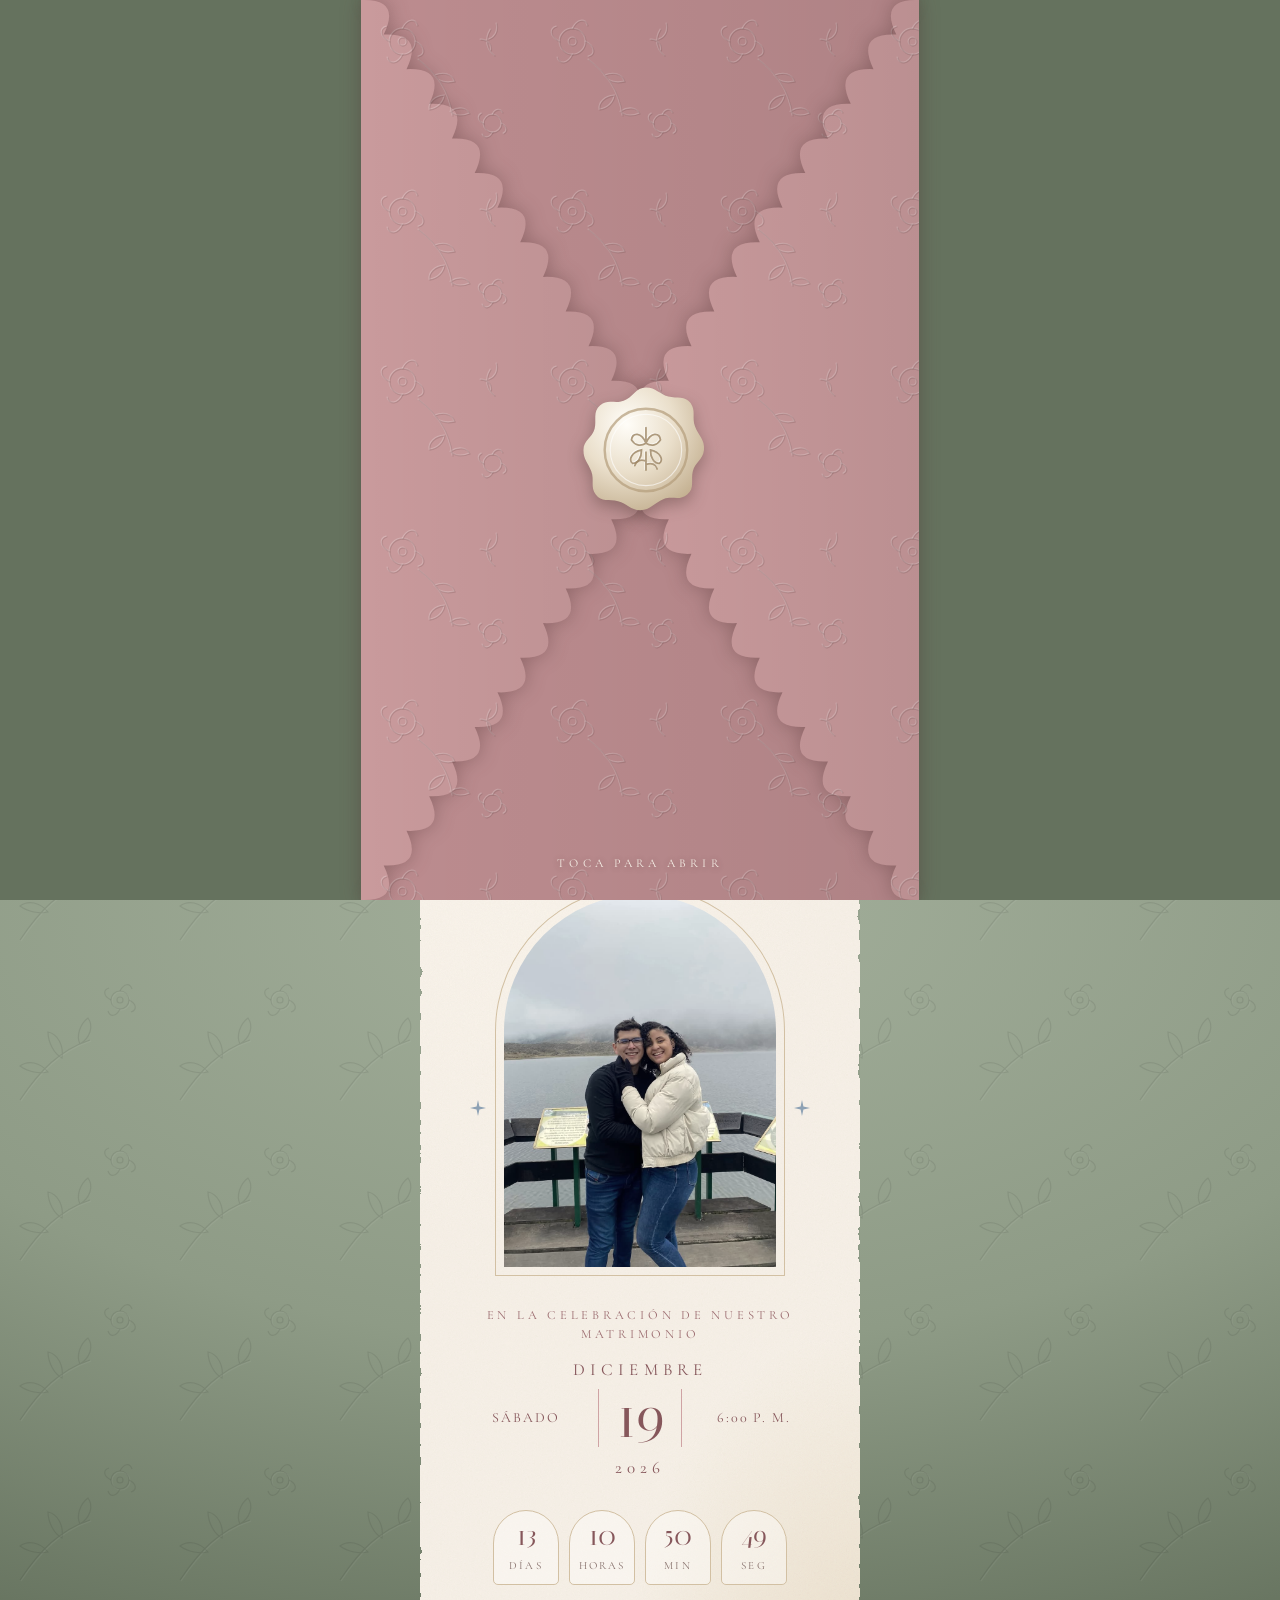
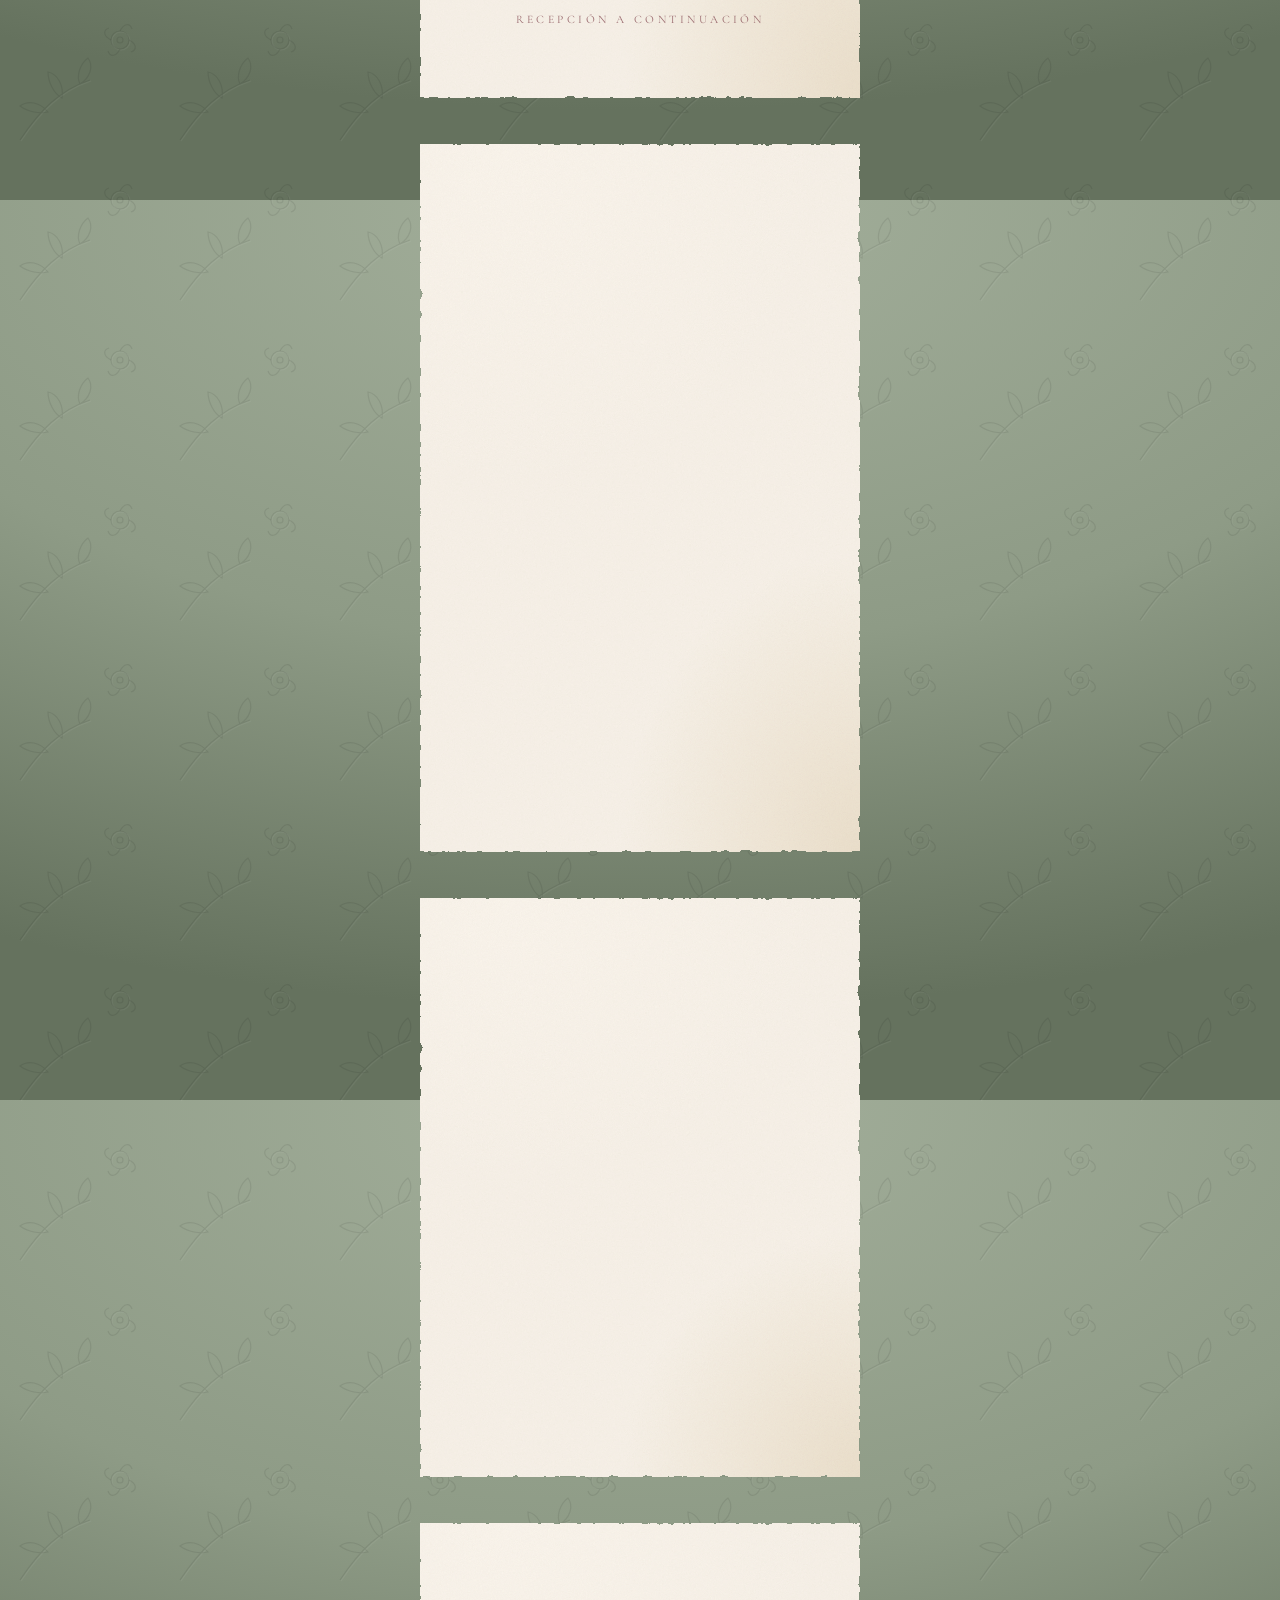
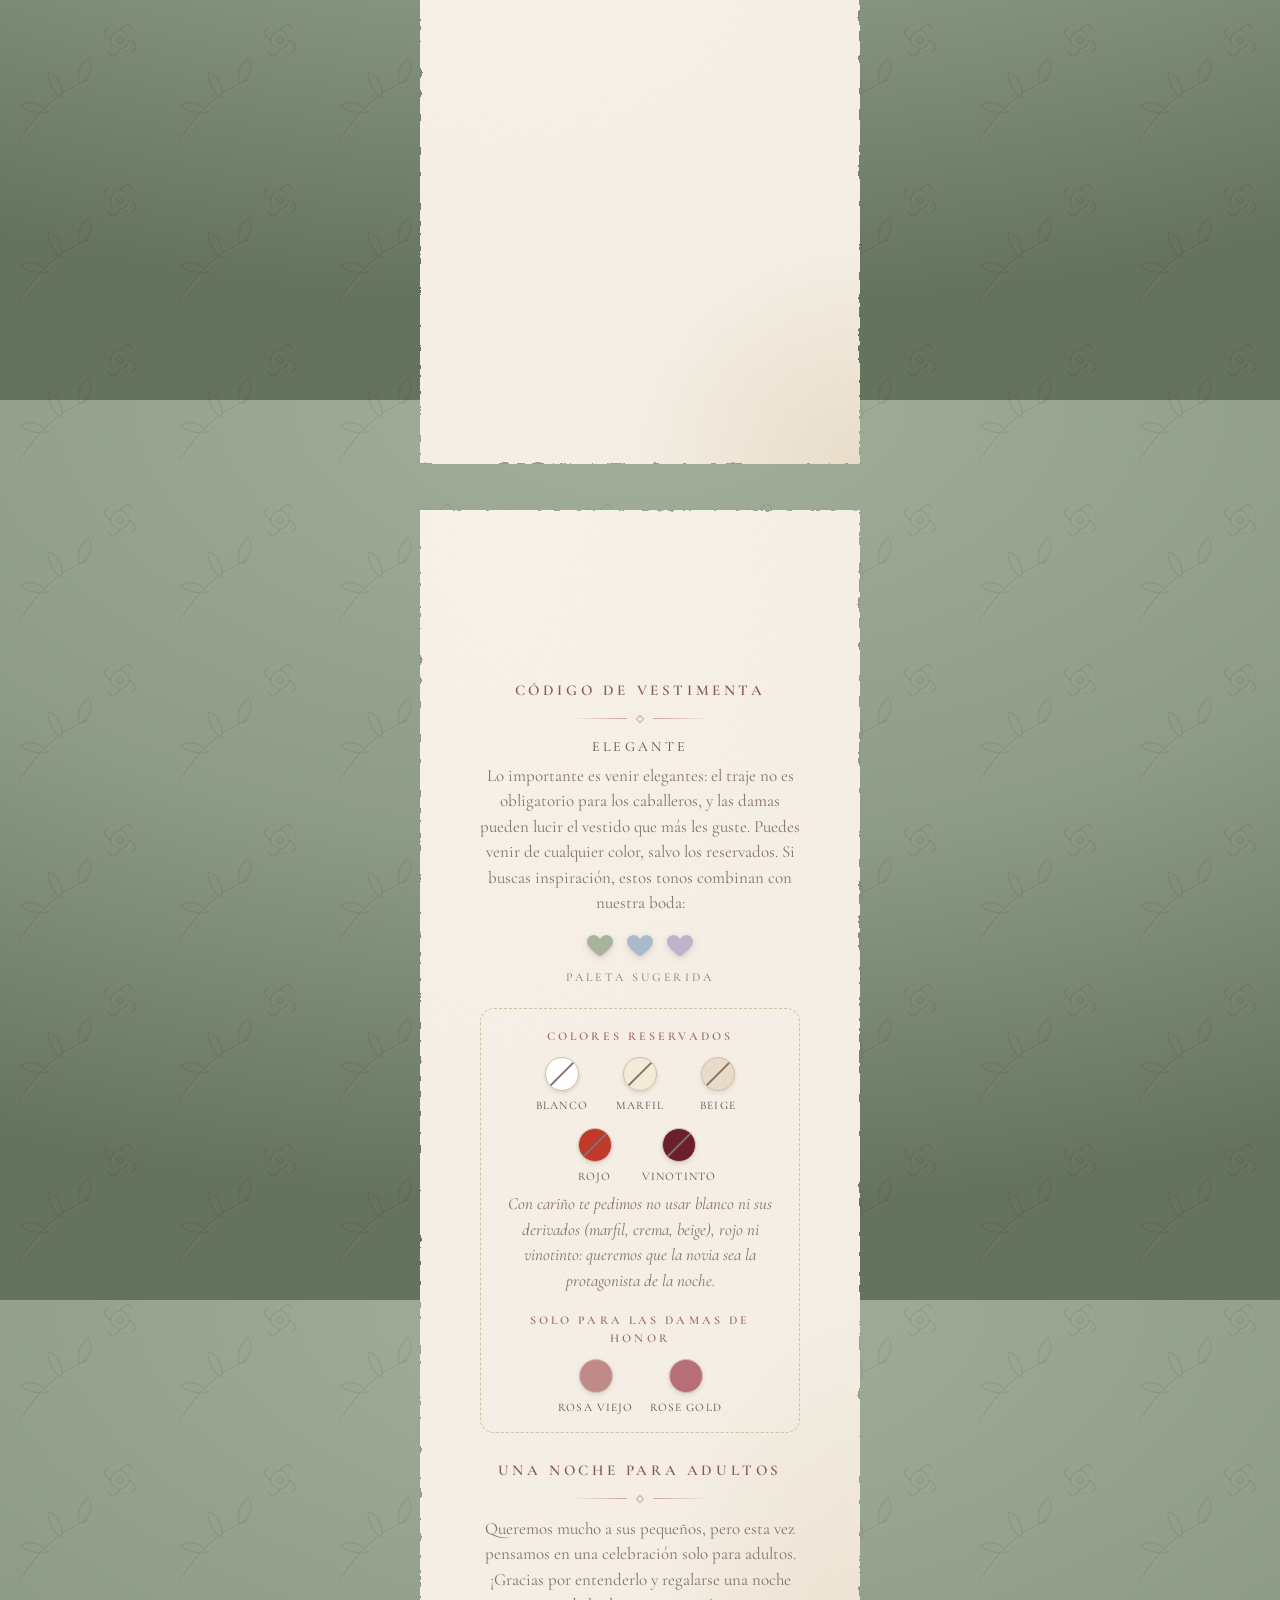
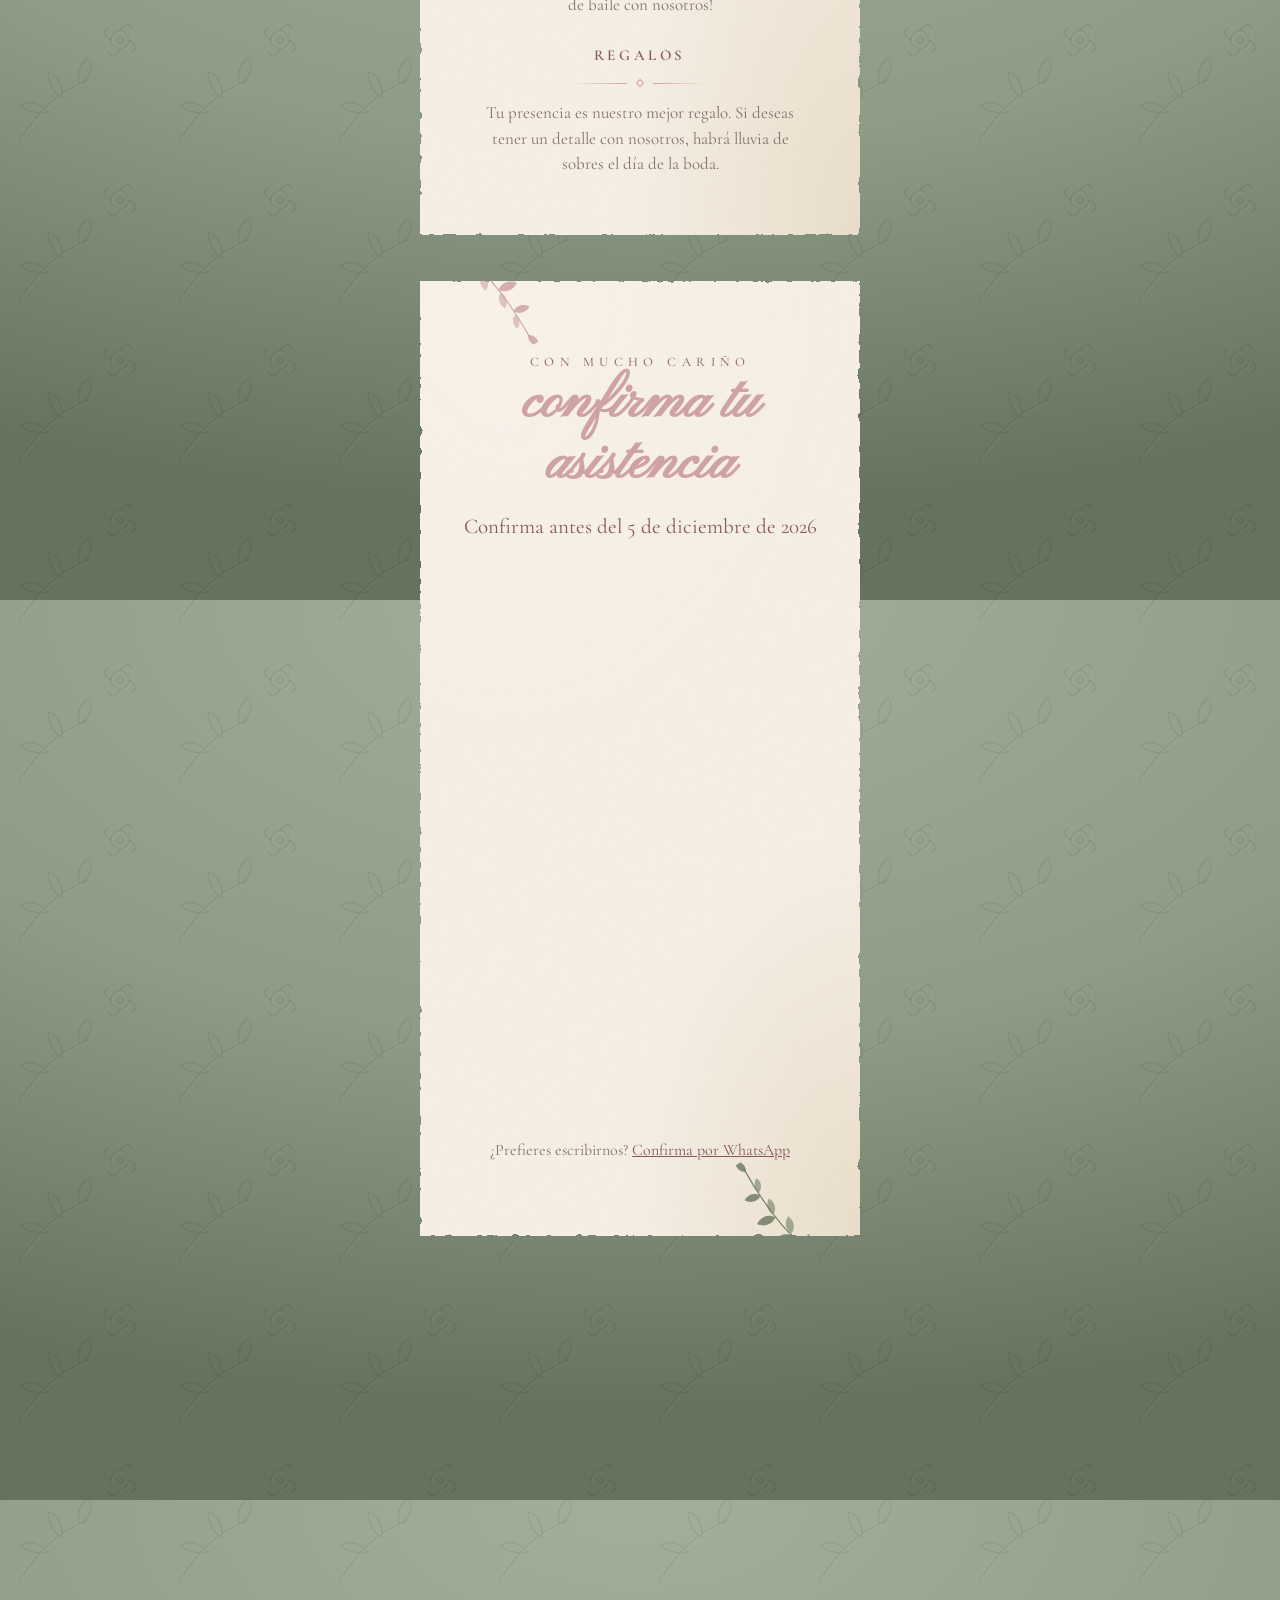
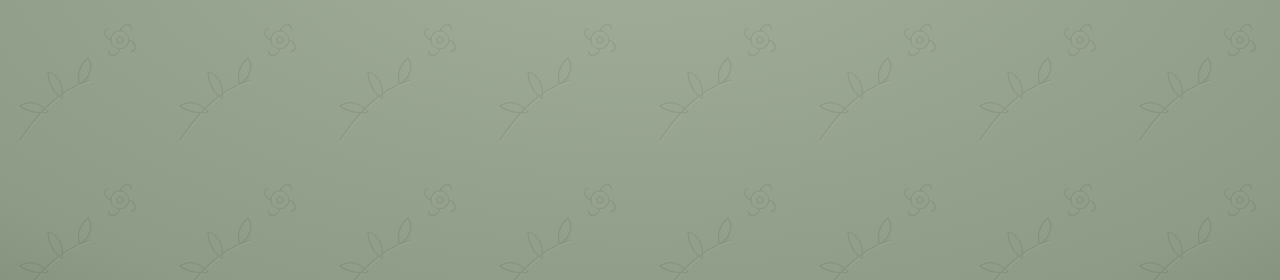
==== index.html @ 6989d067 "Invitación de boda de Raquel y Alfredo Invitación con sobre animado, confirmación de asistencia cone" ====
<!doctype html>
<html lang="es">
<head>
<meta charset="utf-8">
<meta name="viewport" content="width=device-width, initial-scale=1, viewport-fit=cover">
<title>Nuestra Boda</title>
<meta name="description" content="Invitación de boda. Confirma tu asistencia al final.">
<meta name="robots" content="noindex, nofollow">
<meta name="theme-color" content="#8E9B86">
<link rel="preconnect" href="https://fonts.googleapis.com">
<link rel="preconnect" href="https://fonts.gstatic.com" crossorigin>
<link href="https://fonts.googleapis.com/css2?family=Cormorant+Garamond:ital,wght@0,400;0,500;0,600;1,400&family=Italiana&family=Pinyon+Script&display=swap" rel="stylesheet">
<link rel="stylesheet" href="estilos.css">
<style>
  body { overflow-x: hidden; }
  body.cerrado { overflow: hidden; height: 100vh; }

  /* ---------- Sobre (igual que la referencia) ---------- */
  #sobre {
    position: fixed; inset: 0; z-index: 50; overflow: hidden;
    background: var(--fondo-noche);
    cursor: pointer;
    transition: opacity 1.1s ease, visibility 0s linear 1.1s;
  }
  #sobre.fuera { opacity: 0; visibility: hidden; pointer-events: none; }
  .mesa {
    position: absolute; top: 0; bottom: 0; left: 0; right: 0;
    width: min(100%, 62vh); margin: 0 auto;
    perspective: 1700px; perspective-origin: 50% 50%;
    animation: acercar 9s ease-out both;
  }
  @keyframes acercar { from { transform: scale(1.12); } to { transform: scale(1); } }

  /* tarjeta que queda dentro */
  .tarjeta {
    position: absolute; inset: 2.6% 4%;
    width: auto; max-width: none; padding: 0; overflow: visible;
    display: flex; flex-direction: column; align-items: center; justify-content: center;
    text-align: center; color: var(--rosa-osc);
  }
  .tarjeta .l1, .tarjeta .l3 { font-family: var(--f-display); font-size: max(14px, min(4.6vw, 2.85vh)); letter-spacing: .14em; color: var(--rosa); }
  .tarjeta .l2 { font-family: var(--f-display); font-size: min(9.6vw, 5.9vh); letter-spacing: .06em; white-space: nowrap; line-height: 1.15; margin: 4px 0; color: var(--vino); }
  .tarjeta .letra { display: inline-block; opacity: 0; filter: blur(8px); transform: translateY(3px); transition: opacity .9s ease, filter .9s ease, transform .9s ease; white-space: pre; }
  body.abierto .tarjeta .letra { opacity: 1; filter: blur(0); transform: none; }
  .tarjeta .luz {
    position: absolute; inset: 0; pointer-events: none;
    background: linear-gradient(115deg, rgba(255,255,255,.55) 0%, rgba(255,255,255,0) 38%, rgba(0,0,0,.05) 100%);
    mix-blend-mode: soft-light;
  }

  /* solapas */
  .solapa { position: absolute; inset: 0; transform-style: preserve-3d; will-change: transform; }
  .solapa svg { position: absolute; inset: 0; width: 100%; height: 100%; overflow: visible; backface-visibility: hidden; -webkit-backface-visibility: hidden; }
  .s-izq { z-index: 4; transform-origin: 0 50%; transition: transform 1.35s cubic-bezier(.55,.02,.25,1) .05s, opacity .5s ease 1.6s; }
  .s-der { z-index: 3; transform-origin: 100% 50%; transition: transform 1.35s cubic-bezier(.55,.02,.25,1) .2s, opacity .5s ease 1.7s; }
  .s-arriba { z-index: 2; transform-origin: 50% 0; transition: transform 1.05s cubic-bezier(.5,0,.3,1) 1.05s, opacity .5s ease 2.1s; }
  .s-abajo { z-index: 2; transform-origin: 50% 100%; transition: transform 1.05s cubic-bezier(.5,0,.3,1) 1.2s, opacity .5s ease 2.2s; }
  .s-izq .dorso, .s-der .dorso { transform: rotateY(180deg); }
  .s-arriba .dorso, .s-abajo .dorso { transform: rotateX(180deg); }
  .s-izq .cara, .s-der .cara { filter: drop-shadow(0 0 10px rgba(70,40,40,.35)); }
  .s-arriba .cara, .s-abajo .cara { filter: drop-shadow(0 0 6px rgba(70,40,40,.25)); }

  body.abierto .s-izq { transform: rotateY(-172deg); opacity: 0; }
  body.abierto .s-der { transform: rotateY(172deg); opacity: 0; }
  body.abierto .s-arriba { transform: rotateX(172deg); opacity: 0; }
  body.abierto .s-abajo { transform: rotateX(-172deg); opacity: 0; }

  /* sello de cera (va pegado a la solapa izquierda) */
  .sello {
    position: absolute; width: 96px; height: 96px; margin: -48px 0 0 -48px;
    backface-visibility: hidden; -webkit-backface-visibility: hidden;
    filter: drop-shadow(0 6px 8px rgba(60,40,35,.35));
    animation: latir 3s ease-in-out infinite;
  }
  .sello svg { position: static; width: 100%; height: 100%; }
  @keyframes latir { 0%,100% { transform: scale(1); } 50% { transform: scale(1.05); } }
  body.abierto .sello { animation: none; }

  .sello-texto {
    position: absolute; left: 0; right: 0; bottom: max(28px, env(safe-area-inset-bottom));
    z-index: 6; text-align: center; pointer-events: none;
    font-family: var(--f-serif); letter-spacing: .34em; text-transform: uppercase; font-size: 12px;
    color: var(--papel); text-shadow: 0 1px 6px rgba(70,40,40,.45);
    transition: opacity .4s;
    animation: parpadeo 2.4s ease-in-out infinite;
  }
  @keyframes parpadeo { 0%,100% { opacity: .55; } 50% { opacity: 1; } }
  body.abierto .sello-texto { opacity: 0; animation: none; }
  /* ---------- Hojas ---------- */
  main {
    padding: 56px 18px 0;
    display: flex; flex-direction: column; align-items: center; gap: 46px;
  }
  .hoja {
    width: 100%; max-width: 440px;
    padding: 64px 34px 58px;
    text-align: center;
    overflow: hidden;
  }
  .pre {
    font-size: 13px; letter-spacing: .34em; text-transform: uppercase; color: var(--rosa-osc);
    margin: 0;
  }
  .script { font-family: var(--f-script); font-weight: 400; }
  .display { font-family: var(--f-display); font-weight: 400; }

  /* revelado al hacer scroll */
  .revelar { opacity: 0; transform: translateY(18px); filter: blur(4px); transition: opacity 1s ease, transform 1s cubic-bezier(.2,.7,.2,1), filter 1s ease; }
  .revelar.visible { opacity: 1; transform: none; filter: none; }

  /* Portada */
  .portada { min-height: min(720px, 92vh); display: flex; flex-direction: column; justify-content: center; }
  .portada .display-titulo { font-family: var(--f-display); font-size: 15px; letter-spacing: .5em; color: var(--rosa-osc); margin: 10px 0 0; }
  .nombres { position: relative; margin: 34px 0 30px; line-height: .9; }
  .nombres .n1, .nombres .n2 { display: block; font-family: var(--f-script); color: var(--vino); font-size: clamp(64px, 19vw, 92px); position: relative; z-index: 1; }
  .nombres .n1 { text-align: left; padding-left: 4%; color: var(--rosa-osc); }
  .nombres .n2 { text-align: right; padding-right: 2%; margin-top: 8px; }
  .nombres .y {
    position: absolute; left: 50%; top: 50%; transform: translate(-30%, -52%);
    font-family: var(--f-script); font-size: clamp(130px, 38vw, 190px); color: var(--rosa-claro); opacity: .55; z-index: 0;
  }
  .portada .invita { font-size: 19px; font-style: italic; color: var(--tinta-suave); max-width: 300px; margin: 0 auto; }

  /* ramas */
  .rama { width: 150px; height: 60px; margin: 0 auto; color: var(--salvia-osc); }
  .rama-esquina { position: absolute; width: 140px; height: 140px; pointer-events: none; }

  /* Foto en arco */
  .arco-marco { position: relative; width: 78%; margin: 0 auto; padding: 8px; border: 1px solid var(--beige-osc); border-radius: 999px 999px 4px 4px; }
  .arco-marco img { width: 100%; aspect-ratio: 3/4.1; object-fit: cover; object-position: 50% 40%; border-radius: 999px 999px 2px 2px; filter: saturate(.85) sepia(.12); }
  .estrella { position: absolute; top: 55%; width: 16px; height: 16px; color: var(--acento); }
  .estrella.i { left: -26px; } .estrella.d { right: -26px; }
  .estrella::before { content: ""; position: absolute; top: 50%; width: 16px; height: 1px; background: var(--beige-osc); }
  .estrella.i::before { left: 14px; } .estrella.d::before { right: 14px; }
  .celebracion { margin: 30px 0 14px; font-size: 12.5px; letter-spacing: .3em; text-transform: uppercase; color: var(--rosa-osc); }
  .fecha-bloque { display: grid; grid-template-columns: 1fr auto 1fr; align-items: center; gap: 0; color: var(--vino); }
  .fecha-bloque .mes { grid-column: 1 / -1; font-size: 17px; letter-spacing: .3em; text-transform: uppercase; margin-bottom: 6px; }
  .fecha-bloque .lado { font-size: 14px; letter-spacing: .14em; text-transform: uppercase; padding: 0 12px; white-space: nowrap; }
  .fecha-bloque .lado:first-of-type { text-align: right; }
  .fecha-bloque .lado:last-of-type { text-align: left; }
  .fecha-bloque .dia { font-family: var(--f-display); font-size: 58px; line-height: 1; padding: 0 16px; border-left: 1px solid var(--rosa); border-right: 1px solid var(--rosa); }
  .fecha-bloque .anio { grid-column: 1 / -1; font-size: 17px; letter-spacing: .3em; margin-top: 8px; }

  .cuenta { display: flex; justify-content: center; gap: 10px; margin-top: 30px; }
  .cuenta div { width: 66px; padding: 10px 0 8px; border: 1px solid var(--beige-osc); border-radius: 40px 40px 6px 6px; background: rgba(255,255,255,.35); }
  .cuenta b { display: block; font-family: var(--f-display); font-weight: 400; font-size: 28px; color: var(--vino); line-height: 1.1; font-variant-numeric: tabular-nums; }
  .cuenta span { font-size: 11px; letter-spacing: .2em; text-transform: uppercase; color: var(--tinta-suave); }
  .sigue { margin-top: 26px; font-size: 11.5px; letter-spacing: .3em; text-transform: uppercase; color: var(--rosa-osc); }

  /* Historia */
  .titulo-script { font-family: var(--f-script); font-size: 58px; line-height: 1; color: var(--rosa); margin: 0 0 6px; }
  .titulo-doble { margin: 0 0 8px; line-height: 1.1; }
  .titulo-doble .a { display: block; font-family: var(--f-serif); font-weight: 500; font-size: 13px; color: var(--rosa-osc); letter-spacing: .42em; text-transform: uppercase; margin-bottom: 4px; }
  .titulo-doble .b { display: block; font-family: var(--f-script); font-size: 58px; color: var(--rosa); line-height: 1.05; }
  .collage { position: relative; height: 400px; margin: 26px 0 22px; }
  .polaroid { position: absolute; width: 56%; padding: 8px 8px 30px; background: #FBF8F2; box-shadow: 0 10px 24px rgba(90,71,68,.22); }
  .polaroid img { aspect-ratio: 4/5; object-fit: cover; width: 100%; filter: saturate(.85) sepia(.1); }
  .polaroid:nth-child(1) { left: 0; top: 18px; transform: rotate(-7deg); }
  .polaroid:nth-child(2) { right: 0; top: 0; transform: rotate(5deg); z-index: 2; }
  .polaroid:nth-child(3) { left: 22%; top: 120px; transform: rotate(-1.5deg); z-index: 3; width: 52%; }
  .cita { font-style: italic; font-size: 20px; color: var(--tinta-suave); max-width: 290px; margin: 0 auto; }

  /* Cronograma */
  .flores { width: 190px; height: 74px; margin: 0 auto 4px; }
  .cronograma { list-style: none; margin: 18px 0 0; padding: 0; }
  .cronograma li { padding: 14px 0 12px; }
  .cronograma li + li { border-top: 0; }
  .cronograma li + li::before { content: ""; display: block; width: 90px; height: 7px; margin: -14px auto 14px; background: radial-gradient(circle, var(--rosa) 1.5px, transparent 2px) center/7px 7px no-repeat, linear-gradient(var(--rosa-claro), var(--rosa-claro)) center/100% 1px no-repeat; }
  .cronograma .que { font-size: 15px; letter-spacing: .2em; text-transform: uppercase; color: var(--vino); font-weight: 600; }
  .cronograma .hora { font-size: 17px; color: var(--tinta-suave); font-style: italic; }

  /* Lugares */
  .lugar { padding: 22px 6px; }
  .lugar + .lugar { border-top: 1px solid var(--rosa-claro); }
  .lugar h3 { margin: 0; font-size: 13px; letter-spacing: .32em; text-transform: uppercase; color: var(--rosa-osc); font-weight: 600; }
  .lugar .nombre { font-family: var(--f-display); font-size: 27px; color: var(--vino); margin: 8px 0 2px; line-height: 1.15; }
  .lugar p { margin: 0 0 14px; color: var(--tinta-suave); font-size: 17px; }
  .lugar .boton { padding: 9px 20px; font-size: 11.5px; }
  .calendario { margin-top: 18px; }

  /* Detalles */
  .bloque-det { margin-top: 26px; }
  .bloque-det h3 { margin: 0; font-size: 15px; letter-spacing: .24em; text-transform: uppercase; color: var(--vino); font-weight: 600; }
  .corazones { display: flex; justify-content: center; gap: 10px; margin: 14px 0 8px; }
  .corazones svg { width: 30px; height: 30px; filter: drop-shadow(0 2px 3px rgba(90,71,68,.2)); }
  .bloque-det p { margin: 6px auto 0; font-size: 17px; color: var(--tinta-suave); max-width: 320px; }
  .bloque-det .tipo { font-size: 14px; letter-spacing: .24em; text-transform: uppercase; color: var(--tinta); }
  .leyenda { font-size: 12px; letter-spacing: .26em; text-transform: uppercase; color: var(--tinta-suave); }
  .leyenda.fuerte { color: var(--rosa-osc); font-weight: 600; margin-bottom: 12px; }
  .reservados { margin: 22px auto 0; padding: 18px 16px 16px; max-width: 320px; border: 1px dashed var(--beige-osc); border-radius: 14px; }
  .prohibidos { display: flex; flex-wrap: wrap; justify-content: center; gap: 14px 16px; }
  .prohibido { min-width: 62px; }
  .prohibido.dama span.muestra::after { display: none; }
  .prohibido { display: flex; flex-direction: column; align-items: center; gap: 6px; font-size: 11.5px; letter-spacing: .1em; text-transform: uppercase; color: var(--tinta); }
  .prohibido span.muestra { position: relative; width: 34px; height: 34px; border-radius: 50%; border: 1px solid var(--beige-osc); box-shadow: 0 2px 4px rgba(90,71,68,.15); overflow: hidden; }
  .prohibido span.muestra::after { content: ""; position: absolute; left: 50%; top: -4px; bottom: -4px; width: 2px; margin-left: -1px; background: var(--tinta-suave); transform: rotate(45deg); }

  /* RSVP */
  #confirmar .titulo-doble { margin: 10px 0 16px; }
  .limite { font-size: 21px; color: var(--vino); margin: 6px 0 4px; }
  .rsvp-nota { font-size: 12px; letter-spacing: .22em; text-transform: uppercase; color: var(--tinta-suave); margin: 0 0 28px; }
  form { text-align: left; display: grid; gap: 18px; }
  label.campo span { display: block; font-size: 12px; letter-spacing: .26em; text-transform: uppercase; color: var(--rosa-osc); margin-bottom: 6px; font-weight: 600; }
  .campo input, .campo select, .campo textarea {
    width: 100%; padding: 12px 14px; font-size: 18px;
    border: 1px solid var(--beige-osc); border-radius: 10px;
    background: rgba(255,255,255,.55);
    transition: border-color .2s, background .2s;
  }
  .campo input:focus, .campo select:focus, .campo textarea:focus { border-color: var(--rosa); background: #fff; outline: none; }
  .campo textarea { min-height: 84px; resize: vertical; }
  fieldset { border: 0; padding: 0; margin: 0; }
  fieldset legend { font-size: 12px; letter-spacing: .26em; text-transform: uppercase; color: var(--rosa-osc); margin-bottom: 8px; font-weight: 600; padding: 0; }
  .opciones { display: grid; grid-template-columns: 1fr 1fr; gap: 10px; }
  .opciones input { position: absolute; opacity: 0; pointer-events: none; }
  .opciones label {
    display: flex; align-items: center; justify-content: center; text-align: center;
    min-height: 54px; padding: 8px 10px; border-radius: 12px; cursor: pointer;
    border: 1px solid var(--beige-osc); background: rgba(255,255,255,.4);
    font-size: 17px; line-height: 1.2; transition: all .2s;
  }
  .opciones input:checked + label { background: var(--vino); border-color: var(--vino); color: var(--papel); }
  .opciones input:focus-visible + label { outline: 2px solid var(--acento); outline-offset: 2px; }
  #grupo-personas[hidden] { display: none; }
  form .boton { width: 100%; padding: 16px; margin-top: 4px; }
  .error { color: #9B2C3A; font-size: 16px; margin: 0; min-height: 1em; text-align: center; }
  .whats { display: block; text-align: center; margin-top: 18px; color: var(--tinta-suave); font-size: 16px; }
  .whats a { color: var(--vino); }
  .whats[hidden] { display: none; }

  .gracias { display: none; padding: 20px 0 6px; }
  .gracias.mostrar { display: block; animation: aparecer .8s ease both; }
  .gracias svg { width: 84px; height: 84px; margin: 0 auto 10px; }
  .gracias .circ { stroke-dasharray: 240; stroke-dashoffset: 240; animation: trazo 1s ease forwards .1s; }
  .gracias .chk { stroke-dasharray: 60; stroke-dashoffset: 60; animation: trazo .5s ease forwards .9s; }
  .gracias h3 { font-family: var(--f-script); font-weight: 400; font-size: 50px; color: var(--vino); margin: 0; line-height: 1.1; }
  .gracias p { font-size: 19px; color: var(--tinta-suave); margin: 8px auto 0; max-width: 300px; }
  @keyframes trazo { to { stroke-dashoffset: 0; } }
  @keyframes aparecer { from { opacity: 0; transform: translateY(10px); } }

  /* Cierre */
  .cierre { padding: 90px 20px 70px; text-align: center; color: var(--rosa-claro); }
  .corona { position: relative; width: min(340px, 86vw); margin: 0 auto; }
  .corona svg { width: 100%; height: auto; display: block; }
  .corona .dentro { position: absolute; inset: 0; display: flex; flex-direction: column; align-items: center; justify-content: center; font-family: var(--f-script); color: var(--rosa-claro); line-height: 1; }
  .corona .dentro span { font-size: clamp(40px, 12vw, 56px); }
  .corona .dentro em { font-style: normal; font-size: 40px; color: var(--acento-claro); margin: 4px 0; }
  .cierre p { font-size: 13px; letter-spacing: .34em; text-transform: uppercase; margin: 34px 0 0; color: var(--acento-claro); }

  .demo-aviso { position: fixed; bottom: 10px; left: 50%; transform: translateX(-50%); z-index: 40; background: var(--salvia-osc); color: #fff; font-size: 13px; padding: 6px 14px; border-radius: 999px; letter-spacing: .04em; box-shadow: 0 4px 14px rgba(0,0,0,.25); white-space: nowrap; }
</style>
</head>
<body class="cerrado textura-fondo">

<!-- Definiciones SVG -->
<svg width="0" height="0" style="position:absolute" aria-hidden="true">
  <defs>
    <filter id="rasgado" x="-5%" y="-5%" width="110%" height="110%">
      <feTurbulence type="fractalNoise" baseFrequency="0.09" numOctaves="3" seed="7" result="t"/>
      <feDisplacementMap in="SourceGraphic" in2="t" scale="7" xChannelSelector="R" yChannelSelector="G"/>
    </filter>
    <path id="hoja-forma" d="M0 0 C5 -6 15 -7 22 0 C15 7 5 6 0 0Z"/>
    <symbol id="rama" viewBox="0 0 150 60">
      <path d="M8 46 C40 30 80 24 142 30" fill="none" stroke="currentColor" stroke-width="1.2"/>
      <g fill="currentColor">
        <use href="#hoja-forma" transform="translate(28 38) rotate(-60) scale(.9)" opacity=".85"/>
        <use href="#hoja-forma" transform="translate(30 38) rotate(30) scale(.8)" opacity=".6"/>
        <use href="#hoja-forma" transform="translate(52 32) rotate(-70)" opacity=".85"/>
        <use href="#hoja-forma" transform="translate(56 32) rotate(25) scale(.85)" opacity=".6"/>
        <use href="#hoja-forma" transform="translate(80 28) rotate(-75) scale(.95)" opacity=".85"/>
        <use href="#hoja-forma" transform="translate(84 28) rotate(20) scale(.8)" opacity=".6"/>
        <use href="#hoja-forma" transform="translate(108 28) rotate(-70) scale(.8)" opacity=".85"/>
        <use href="#hoja-forma" transform="translate(112 29) rotate(25) scale(.7)" opacity=".6"/>
        <use href="#hoja-forma" transform="translate(138 30) rotate(-10) scale(.75)" opacity=".85"/>
      </g>
    </symbol>
    <symbol id="flor" viewBox="-20 -20 40 40">
      <g>
        <ellipse rx="7" ry="11" transform="rotate(0) translate(0 -8)"/>
        <ellipse rx="7" ry="11" transform="rotate(72) translate(0 -8)"/>
        <ellipse rx="7" ry="11" transform="rotate(144) translate(0 -8)"/>
        <ellipse rx="7" ry="11" transform="rotate(216) translate(0 -8)"/>
        <ellipse rx="7" ry="11" transform="rotate(288) translate(0 -8)"/>
      </g>
      <circle r="5" fill="#fff" opacity=".35"/>
      <circle r="2.6" fill="var(--acento)"/>
    </symbol>
    <path id="corazon" d="M12 21s-7.5-4.6-9.8-9.3C.6 8.4 2.4 4.5 6.2 4.1c2.2-.2 4 .9 5.8 3 1.8-2.1 3.6-3.2 5.8-3 3.8.4 5.6 4.3 4 7.6C19.5 16.4 12 21 12 21z"/>
  </defs>
</svg>

<!-- Sobre -->
<div id="sobre" role="button" tabindex="0" aria-label="Abrir la invitación">
  <svg width="0" height="0" style="position:absolute" aria-hidden="true">
    <defs>
      <!-- relieve floral del papel del sobre -->
      <pattern id="relieve" width="170" height="170" patternUnits="userSpaceOnUse">
        <g fill="none" stroke-width="1.3" stroke-linecap="round">
          <g stroke="#FFF" stroke-opacity=".22" transform="translate(-.8 -.8)">
            <circle cx="42" cy="42" r="13"/><circle cx="42" cy="42" r="4"/>
            <path d="M42 29c5-10 13-10 15-3M55 42c10 5 10 13 3 15M42 55c-5 10-13 10-15 3M29 42c-10-5-10-13-3-15"/>
            <path d="M58 60c18 14 30 30 34 56M74 76c10-4 18-1 20 6-9 2-16 0-20-6zM84 96c-10 1-16 7-15 14 8-1 14-7 15-14zM90 112c8-5 16-4 19 2-8 3-15 2-19-2z"/>
            <circle cx="132" cy="124" r="9"/><path d="M132 115c3-6 8-6 10-2M141 124c6 3 6 8 2 10M132 133c-3 6-8 6-10 2M123 124c-6-3-6-8-2-10"/>
            <path d="M130 30c-6 10-4 20 4 26M136 24c2 8-2 14-8 16M120 40c8 0 12 6 10 12"/>
          </g>
          <g stroke="#5A3A3A" stroke-opacity=".18">
            <circle cx="42" cy="42" r="13"/><circle cx="42" cy="42" r="4"/>
            <path d="M42 29c5-10 13-10 15-3M55 42c10 5 10 13 3 15M42 55c-5 10-13 10-15 3M29 42c-10-5-10-13-3-15"/>
            <path d="M58 60c18 14 30 30 34 56M74 76c10-4 18-1 20 6-9 2-16 0-20-6zM84 96c-10 1-16 7-15 14 8-1 14-7 15-14zM90 112c8-5 16-4 19 2-8 3-15 2-19-2z"/>
            <circle cx="132" cy="124" r="9"/><path d="M132 115c3-6 8-6 10-2M141 124c6 3 6 8 2 10M132 133c-3 6-8 6-10 2M123 124c-6-3-6-8-2-10"/>
            <path d="M130 30c-6 10-4 20 4 26M136 24c2 8-2 14-8 16M120 40c8 0 12 6 10 12"/>
          </g>
        </g>
      </pattern>
      <linearGradient id="sombra-solapa" x1="0" y1="0" x2="1" y2="0">
        <stop offset="0" stop-color="#000" stop-opacity="0"/>
        <stop offset="1" stop-color="#000" stop-opacity=".07"/>
      </linearGradient>
      <radialGradient id="cera" cx="36%" cy="30%" r="78%">
        <stop offset="0" stop-color="#FFFDF8"/>
        <stop offset=".5" stop-color="#EADFCB"/>
        <stop offset="1" stop-color="#C2AE8E"/>
      </radialGradient>
    </defs>
  </svg>

  <div class="mesa">
    <div class="tarjeta hoja" aria-hidden="true">
      <div class="l1" data-letras="ESTÁS"></div>
      <div class="l2" data-letras="CORDIALMENTE"></div>
      <div class="l3" data-letras="INVITADO"></div>
      <div class="luz"></div>
    </div>
    <div class="solapa s-arriba"><svg class="cara"></svg><svg class="dorso"></svg></div>
    <div class="solapa s-abajo"><svg class="cara"></svg><svg class="dorso"></svg></div>
    <div class="solapa s-der"><svg class="cara"></svg><svg class="dorso"></svg></div>
    <div class="solapa s-izq"><svg class="cara"></svg><svg class="dorso"></svg>
      <div class="sello" id="sello">
        <svg viewBox="0 0 120 120" aria-hidden="true">
          <path fill="url(#cera)" d="M60 4c9 0 12 6 20 8s15-1 20 6 1 13 4 21 9 12 8 21-8 11-10 19 2 15-5 21-13 1-21 4-12 10-21 10-12-6-20-8-15 1-20-6-1-13-4-21S4 69 4 60s8-11 10-19-2-15 5-21 13-1 21-4S51 4 60 4z"/>
          <circle cx="60" cy="60" r="37" fill="none" stroke="#B49D7B" stroke-opacity=".7" stroke-width="2.2"/>
          <circle cx="60" cy="60" r="32" fill="none" stroke="#fff" stroke-opacity=".6" stroke-width="1"/>
          <g transform="translate(60 58)" fill="none" stroke-linecap="round">
            <g stroke="#fff" stroke-opacity=".7" stroke-width="1.6" transform="translate(-.7 -.7)">
              <path d="M0-4c4-10 12-10 13-3-3 5-8 6-13 3zM0-4c-4-10-12-10-13-3 3 5 8 6 13 3zM0-4c0-9 0-14 0-14M-4 2c-9 2-12 9-8 12 5 0 8-5 8-12zM4 2c9 2 12 9 8 12-5 0-8-5-8-12z"/>
              <path d="M0 4v16M0 12c-5-2-9 0-10 4M0 15c5-2 9 0 10 4"/>
            </g>
            <g stroke="#9C8462" stroke-opacity=".8" stroke-width="1.6">
              <path d="M0-4c4-10 12-10 13-3-3 5-8 6-13 3zM0-4c-4-10-12-10-13-3 3 5 8 6 13 3zM0-4c0-9 0-14 0-14M-4 2c-9 2-12 9-8 12 5 0 8-5 8-12zM4 2c9 2 12 9 8 12-5 0-8-5-8-12z"/>
              <path d="M0 4v16M0 12c-5-2-9 0-10 4M0 15c5-2 9 0 10 4"/>
            </g>
          </g>
        </svg>
      </div>
    </div>
  </div>
  <div class="sello-texto">Toca para abrir</div>
</div>

<main>
  <!-- 1. Portada -->
  <section class="hoja portada">
    <p class="pre revelar">Con todo nuestro amor</p>
    <p class="display-titulo revelar">NOS CASAMOS</p>
    <h1 class="nombres revelar">
      <span class="n1" data-campo="novia" data-corto></span>
      <span class="y" aria-hidden="true">&amp;</span>
      <span class="sr-only">y</span>
      <span class="n2" data-campo="novio" data-corto></span>
    </h1>
    <svg class="rama revelar" aria-hidden="true"><use href="#rama"/></svg>
    <p class="invita revelar">tenemos el honor de invitarte a celebrar el comienzo de nuestra vida juntos</p>
  </section>

  <!-- 2. Fecha -->
  <section class="hoja">
    <div class="arco-marco revelar">
      <img src="img/portada.jpg" alt="Los novios abrazados frente a un lago con neblina">
      <svg class="estrella i" viewBox="0 0 16 16"><path fill="currentColor" d="M8 0 9.4 6.6 16 8 9.4 9.4 8 16 6.6 9.4 0 8 6.6 6.6z"/></svg>
      <svg class="estrella d" viewBox="0 0 16 16"><path fill="currentColor" d="M8 0 9.4 6.6 16 8 9.4 9.4 8 16 6.6 9.4 0 8 6.6 6.6z"/></svg>
    </div>
    <p class="celebracion revelar">En la celebración de nuestro matrimonio</p>
    <div class="fecha-bloque revelar">
      <div class="mes" id="f-mes"></div>
      <div class="lado" id="f-semana"></div>
      <div class="dia" id="f-dia"></div>
      <div class="lado" id="f-hora"></div>
      <div class="anio" id="f-anio"></div>
    </div>
    <div class="cuenta revelar" aria-live="off">
      <div><b id="c-d">0</b><span>días</span></div>
      <div><b id="c-h">0</b><span>horas</span></div>
      <div><b id="c-m">0</b><span>min</span></div>
      <div><b id="c-s">0</b><span>seg</span></div>
    </div>
    <p class="sigue revelar">Recepción a continuación</p>
  </section>

  <!-- 3. Historia -->
  <section class="hoja">
    <h2 class="titulo-script revelar">nuestra historia</h2>
    <div class="separador revelar"><i></i></div>
    <div class="collage revelar">
      <figure class="polaroid" style="margin:0"><img src="img/foto1.jpg" alt="Los novios bajo luces de verbena"></figure>
      <figure class="polaroid" style="margin:0"><img src="img/foto2.jpg" alt="Los novios en Mérida"></figure>
      <figure class="polaroid" style="margin:0"><img src="img/foto3.jpg" alt="Un beso en la frente"></figure>
    </div>
    <p class="cita revelar">“Y así, sin darnos cuenta, empezó nuestro para siempre.”</p>
  </section>

  <!-- 4. Cronograma -->
  <section class="hoja">
    <svg class="flores revelar" viewBox="0 0 190 74" aria-hidden="true">
      <use href="#rama" x="-6" y="14" width="110" height="44" style="color:var(--salvia-osc)" transform="rotate(-8 50 36)"/>
      <use href="#rama" x="86" y="14" width="110" height="44" style="color:var(--salvia-osc)" transform="scale(-1 1) translate(-282 0) rotate(-8 140 36)"/>
      <use href="#flor" x="64" y="18" width="34" height="34" fill="var(--acento)"/>
      <use href="#flor" x="80" y="10" width="44" height="44" fill="var(--rosa)"/>
      <use href="#flor" x="106" y="22" width="30" height="30" fill="var(--rosa-claro)"/>
    </svg>
    <h2 class="titulo-script revelar">el gran día</h2>
    <ul class="cronograma" id="cronograma"></ul>
  </section>

  <!-- 5. Lugares -->
  <section class="hoja">
    <h2 class="titulo-doble revelar"><span class="a">El lugar</span><span class="b">dónde celebraremos</span></h2>
    <div class="separador revelar"><i></i></div>
    <div class="lugar revelar">
      <h3 id="h-ceremonia">Ceremonia</h3>
      <div class="nombre" data-campo="ceremonia.nombre"></div>
      <p><span data-campo="ceremonia.direccion"></span> · <span data-campo="ceremonia.hora"></span></p>
      <a class="boton secundario" data-href="ceremonia.mapa" target="_blank" rel="noopener">Ver mapa</a>
    </div>
    <div class="lugar revelar" id="lugar-recepcion">
      <h3>Recepción</h3>
      <div class="nombre" data-campo="recepcion.nombre"></div>
      <p><span data-campo="recepcion.direccion"></span> · <span data-campo="recepcion.hora"></span></p>
      <a class="boton secundario" data-href="recepcion.mapa" target="_blank" rel="noopener">Ver mapa</a>
    </div>
    <div class="calendario revelar"><button class="boton" type="button" id="btn-cal">Guardar en mi calendario</button></div>
  </section>

  <!-- 6. Detalles -->
  <section class="hoja">
    <h2 class="titulo-doble revelar"><span class="a">Para tomar en cuenta</span><span class="b">los detalles</span></h2>
    <div class="bloque-det revelar">
      <h3>Código de vestimenta</h3>
      <div class="separador"><i></i></div>
      <div class="tipo" data-campo="vestimenta.tipo"></div>
      <p data-campo="vestimenta.nota"></p>
      <div class="corazones" id="corazones"></div>
      <div class="leyenda">Paleta sugerida</div>

      <div class="reservados">
        <div class="leyenda fuerte">Colores reservados</div>
        <div class="prohibidos" id="prohibidos"></div>
        <p><em data-campo="vestimenta.evitar"></em></p>
        <div class="leyenda fuerte" style="margin-top:18px">Solo para las damas de honor</div>
        <div class="prohibidos" id="damas"></div>
      </div>
    </div>
    <div class="bloque-det revelar">
      <h3>Una noche para adultos</h3>
      <div class="separador"><i></i></div>
      <p data-campo="soloAdultos"></p>
    </div>
    <div class="bloque-det revelar">
      <h3>Regalos</h3>
      <div class="separador"><i></i></div>
      <p data-campo="regalos"></p>
    </div>
  </section>

  <!-- 7. RSVP -->
  <section class="hoja" id="confirmar">
    <svg class="rama-esquina" style="top:-40px;left:-30px;transform:rotate(55deg);color:var(--rosa)" aria-hidden="true"><use href="#rama" width="140" height="56"/></svg>
    <svg class="rama-esquina" style="bottom:-30px;right:-24px;transform:rotate(-125deg);color:var(--salvia-osc)" aria-hidden="true"><use href="#rama" width="140" height="56"/></svg>
    <h2 class="titulo-doble revelar"><span class="a">Con mucho cariño</span><span class="b">confirma tu asistencia</span></h2>
    <p class="limite revelar">Confirma antes del <span data-campo="confirmarAntesDe"></span></p>
    <p class="rsvp-nota revelar">Escribe tu nombre tal como te conocemos</p>

    <form id="form-rsvp" class="revelar" novalidate>
      <label class="campo">
        <span>Tu nombre</span>
        <input name="nombre" autocomplete="given-name" required maxlength="80" placeholder="Escribe tu nombre">
      </label>
      <fieldset>
        <legend>¿Nos acompañas?</legend>
        <div class="opciones">
          <input type="radio" name="asiste" id="a-si" value="si" checked><label for="a-si">Sí, ahí estaré</label>
          <input type="radio" name="asiste" id="a-no" value="no"><label for="a-no">No podré ir</label>
        </div>
      </fieldset>
      <label class="campo" id="grupo-personas">
        <span>¿Cuántas personas asistirán?</span>
        <select name="personas">
          <option value="1">Solo yo</option>
          <option value="2">2 personas</option>
          <option value="3">3 personas</option>
          <option value="4">4 personas</option>
          <option value="5">5 personas</option>
          <option value="6">6 personas</option>
          <option value="7">7 personas</option>
          <option value="8">8 personas</option>
        </select>
      </label>
      <label class="campo">
        <span>Un mensaje para los novios (opcional)</span>
        <textarea name="mensaje" maxlength="500" placeholder="Escríbenos algo bonito…"></textarea>
      </label>
      <p class="error" id="error" role="alert"></p>
      <button class="boton" type="submit" id="btn-enviar">Confirmar asistencia</button>
    </form>

    <div class="gracias" id="gracias" role="status">
      <svg viewBox="0 0 84 84" aria-hidden="true">
        <circle class="circ" cx="42" cy="42" r="37" fill="none" stroke="var(--rosa)" stroke-width="2"/>
        <path class="chk" d="M27 43l10 10 20-22" fill="none" stroke="var(--vino)" stroke-width="3" stroke-linecap="round" stroke-linejoin="round"/>
      </svg>
      <h3 id="gracias-titulo">¡Gracias!</h3>
      <p id="gracias-texto"></p>
    </div>
    <p class="whats" id="whats" hidden>¿Prefieres escribirnos? <a target="_blank" rel="noopener">Confirma por WhatsApp</a></p>
  </section>
</main>

<!-- Cierre -->
<footer class="cierre">
  <div class="corona revelar">
    <svg id="corona-svg" viewBox="0 0 300 380" aria-hidden="true"></svg>
    <div class="dentro"><span data-campo="novia" data-corto></span><em>&amp;</em><span data-campo="novio" data-corto></span></div>
  </div>
  <p class="revelar">Te esperamos</p>
</footer>

<script src="datos.js"></script>
<script src="api.js"></script>
<script>
(function () {
  const B = window.BODA;
  const obtener = ruta => ruta.split(".").reduce((o, k) => (o || {})[k], B);

  // Rellenar textos
  document.querySelectorAll("[data-campo]").forEach(el => { const v = obtener(el.dataset.campo) || ""; el.textContent = el.hasAttribute("data-corto") ? String(v).split(" ")[0] : v; });
  document.querySelectorAll("[data-href]").forEach(el => { el.href = obtener(el.dataset.href) || "#"; });
  document.title = `${B.novia} & ${B.novio} · Nuestra boda`;

  // Un solo lugar para ceremonia y recepción
  if (!B.recepcion) {
    document.getElementById("lugar-recepcion").remove();
    document.getElementById("h-ceremonia").textContent = "Ceremonia y recepción";
  }

  // Fecha
  const fecha = new Date(B.fecha);
  const fmt = o => new Intl.DateTimeFormat("es", o).format(fecha);
  document.getElementById("f-mes").textContent = fmt({ month: "long" });
  document.getElementById("f-semana").textContent = fmt({ weekday: "long" });
  document.getElementById("f-dia").textContent = fmt({ day: "numeric" });
  document.getElementById("f-hora").textContent = B.ceremonia.hora;
  document.getElementById("f-anio").textContent = fmt({ year: "numeric" });

  // Cuenta regresiva
  const c = ["d", "h", "m", "s"].map(k => document.getElementById("c-" + k));
  function tick() {
    let t = Math.max(0, fecha - new Date()) / 1000;
    const v = [Math.floor(t / 86400), Math.floor(t % 86400 / 3600), Math.floor(t % 3600 / 60), Math.floor(t % 60)];
    v.forEach((n, i) => c[i].textContent = i ? String(n).padStart(2, "0") : n);
  }
  tick(); setInterval(tick, 1000);

  // Cronograma
  const ul = document.getElementById("cronograma");
  B.cronograma.forEach(x => {
    const li = document.createElement("li");
    li.className = "revelar";
    li.innerHTML = `<div class="que"></div><div class="hora"></div>`;
    li.querySelector(".que").textContent = x.texto;
    if (x.hora) li.querySelector(".hora").textContent = x.hora; else li.querySelector(".hora").remove();
    ul.appendChild(li);
  });

  // Corazones de vestimenta
  document.getElementById("corazones").innerHTML = (B.vestimenta.colores || [])
    .map(col => `<svg viewBox="0 0 24 24"><use href="#corazon" fill="${col}"/></svg>`).join("");
  document.getElementById("damas").innerHTML = (B.vestimenta.damas || [])
    .map(p => `<div class="prohibido dama"><span class="muestra" style="background:${p.color}" aria-hidden="true"></span>${p.nombre}</div>`).join("");
  document.getElementById("prohibidos").innerHTML = (B.vestimenta.prohibidos || [])
    .map(p => `<div class="prohibido"><span class="muestra" style="background:${p.color}" aria-hidden="true"></span>${p.nombre}</div>`).join("");

  // Corona de cierre
  (function () {
    const svg = document.getElementById("corona-svg");
    const cx = 150, cy = 190, rx = 118, ry = 160, n = 46;
    let h = "";
    for (let i = 0; i < n; i++) {
      const a = (i / n) * Math.PI * 2;
      const x = cx + rx * Math.cos(a), y = cy + ry * Math.sin(a);
      const tang = (Math.atan2(ry * Math.cos(a), -rx * Math.sin(a)) * 180) / Math.PI;
      const lado = i % 2 ? 40 : -40;
      h += `<use href="#hoja-forma" transform="translate(${x.toFixed(1)} ${y.toFixed(1)}) rotate(${(tang + lado).toFixed(1)}) scale(${(0.8 + (i % 3) * 0.15).toFixed(2)})" fill="${i % 4 ? "#F5EEE2" : "#CFA3A4"}" opacity="${i % 2 ? .9 : .7}"/>`;
      if (i % 5 === 0) h += `<use href="#flor" x="${(x - 9).toFixed(1)}" y="${(y - 9).toFixed(1)}" width="18" height="18" fill="${i % 10 ? "#EBD3D1" : "#B9C7D3"}"/>`;
    }
    svg.innerHTML = `<ellipse cx="${cx}" cy="${cy}" rx="${rx}" ry="${ry}" fill="none" stroke="#F5EEE2" stroke-width="1.2" opacity=".8"/>` + h;
  })();

  // ---------- Sobre: dibujar solapas con borde ondulado ----------
  (function () {
    const sobre = document.getElementById("sobre");
    const COL = {
      lado: "#C99A9C", ladoDorso: "#E4C3C2",
      tapa: "#BC8C8F", tapaDorso: "#DDB8B7"
    };
    // borde festoneado de (x1,y1) a (x2,y2); las ondas salen hacia el lado opuesto a (ox,oy)
    function festones(x1, y1, x2, y2, ox, oy, tam) {
      const dx = x2 - x1, dy = y2 - y1, L = Math.hypot(dx, dy);
      const n = Math.max(6, Math.round(L / tam));
      let nx = -dy / L, ny = dx / L;
      const mx = (x1 + x2) / 2, my = (y1 + y2) / 2;
      if ((mx + nx - ox) ** 2 + (my + ny - oy) ** 2 < (mx - ox) ** 2 + (my - oy) ** 2) { nx = -nx; ny = -ny; }
      const amp = (L / n) * 0.42;
      let d = "";
      for (let i = 0; i < n; i++) {
        const ax = x1 + dx * (i / n), ay = y1 + dy * (i / n);
        const bx = x1 + dx * ((i + 1) / n), by = y1 + dy * ((i + 1) / n);
        const cx = (ax + bx) / 2 + nx * amp * 2, cy = (ay + by) / 2 + ny * amp * 2;
        d += ` Q${cx.toFixed(1)} ${cy.toFixed(1)} ${bx.toFixed(1)} ${by.toFixed(1)}`;
      }
      return d;
    }
    function pintarSolapa(el, d, color, dorso, espejo, W, H, relieve, sello) {
      const [cara, back] = el.querySelectorAll(":scope > svg");
      cara.setAttribute("viewBox", `0 0 ${W} ${H}`);
      back.setAttribute("viewBox", `0 0 ${W} ${H}`);
      cara.innerHTML = `<path d="${d}" fill="${color}"/>` +
        (relieve ? `<path d="${d}" fill="url(#relieve)"/>` : "") +
        `<path d="${d}" fill="url(#sombra-solapa)"/>`;
      back.innerHTML = `<g transform="${espejo}"><path d="${d}" fill="${dorso}"/></g>`;
    }
    function dibujar() {
      const mesa = document.querySelector(".mesa");
      const W = mesa.offsetWidth, H = mesa.offsetHeight, cy = H * 0.5;
      const tam = Math.max(26, Math.min(W, H) * 0.075);
      const pIzq = { x: W * 0.53, y: cy }, pDer = { x: W * 0.47, y: cy };
      const dIzq = `M0 0 ${festones(0, 0, pIzq.x, pIzq.y, 0, cy, tam).trim()} ${festones(pIzq.x, pIzq.y, 0, H, 0, cy, tam).trim()} Z`.replace("M0 0 Q", "M0 0 Q");
      const dDer = `M${W} 0 ${festones(W, 0, pDer.x, pDer.y, W, cy, tam)} ${festones(pDer.x, pDer.y, W, H, W, cy, tam)} Z`;
      const dArr = `M0 0 L${W} 0 L${W / 2} ${H * 0.53} Z`;
      const dAba = `M0 ${H} L${W} ${H} L${W / 2} ${H * 0.47} Z`;
      pintarSolapa(document.querySelector(".s-izq"), dIzq, COL.lado, COL.ladoDorso, `translate(${W} 0) scale(-1 1)`, W, H, true);
      pintarSolapa(document.querySelector(".s-der"), dDer, COL.lado, COL.ladoDorso, `translate(${W} 0) scale(-1 1)`, W, H, true);
      pintarSolapa(document.querySelector(".s-arriba"), dArr, COL.tapa, COL.tapaDorso, `translate(0 ${H}) scale(1 -1)`, W, H, true);
      pintarSolapa(document.querySelector(".s-abajo"), dAba, COL.tapa, COL.tapaDorso, `translate(0 ${H}) scale(1 -1)`, W, H, true);
      const s = document.getElementById("sello");
      s.style.left = (pIzq.x - Math.min(W, H) * 0.02) + "px";
      s.style.top = pIzq.y + "px";
      const t = Math.max(84, Math.min(W, H) * 0.24);
      s.style.width = s.style.height = t + "px";
      s.style.margin = `${-t / 2}px 0 0 ${-t / 2}px`;
    }
    dibujar();
    addEventListener("resize", () => { if (!document.body.classList.contains("abierto")) dibujar(); });

    // letras que aparecen una a una, como en la referencia
    let k = 0;
    document.querySelectorAll(".tarjeta [data-letras]").forEach(el => {
      el.innerHTML = [...el.dataset.letras].map(ch => `<span class="letra">${ch}</span>`).join("");
    });
    const letras = [...document.querySelectorAll(".tarjeta .letra")];
    const orden = letras.map((_, i) => i).sort(() => Math.random() - 0.5);
    orden.forEach((idx, j) => { letras[idx].style.transitionDelay = (2.15 + j * 0.07) + "s"; });

    let estado = 0;
    const cerrar = () => {
      if (estado === 2) return;
      estado = 2;
      sobre.classList.add("fuera");
      document.body.classList.remove("cerrado");
      window.scrollTo(0, 0);
    };
    const abrir = () => {
      if (estado === 0) {
        estado = 1;
        document.body.classList.add("abierto");
        setTimeout(cerrar, 2150 + letras.length * 70 + 1900);
      } else cerrar();
    };
    sobre.addEventListener("click", abrir);
    sobre.addEventListener("keydown", e => { if (e.key === "Enter" || e.key === " ") { e.preventDefault(); abrir(); } });
  })();

  // Revelado al hacer scroll
  const io = new IntersectionObserver(es => es.forEach(e => {
    if (e.isIntersecting) { e.target.classList.add("visible"); io.unobserve(e.target); }
  }), { threshold: 0.15, rootMargin: "0px 0px -6% 0px" });
  document.querySelectorAll(".revelar").forEach((el, i) => {
    el.style.transitionDelay = (Array.from(el.parentElement.children).indexOf(el) % 6) * 90 + "ms";
    io.observe(el);
  });

  // Calendario (.ics)
  document.getElementById("btn-cal").addEventListener("click", () => {
    const p = n => String(n).padStart(2, "0");
    const f = d => `${d.getFullYear()}${p(d.getMonth() + 1)}${p(d.getDate())}T${p(d.getHours())}${p(d.getMinutes())}00`;
    const fin = new Date(fecha.getTime() + 8 * 3600 * 1000);
    const ics = ["BEGIN:VCALENDAR", "VERSION:2.0", "PRODID:-//Boda//ES", "BEGIN:VEVENT",
      "UID:boda-" + f(fecha) + "@invitacion", "DTSTAMP:" + f(new Date()),
      "DTSTART:" + f(fecha), "DTEND:" + f(fin),
      `SUMMARY:Boda de ${B.novia} y ${B.novio}`,
      `LOCATION:${B.ceremonia.nombre}, ${B.ceremonia.direccion}`,
      "END:VEVENT", "END:VCALENDAR"].join("\r\n");
    const a = document.createElement("a");
    a.href = URL.createObjectURL(new Blob([ics], { type: "text/calendar" }));
    a.download = "boda.ics"; a.click();
  });

  // WhatsApp
  if (B.whatsapp) {
    const w = document.getElementById("whats");
    w.hidden = false;
    w.querySelector("a").href = `https://wa.me/${B.whatsapp}?text=${encodeURIComponent(`¡Hola! Confirmo mi asistencia a la boda de ${B.novia} y ${B.novio}.`)}`;
  }

  // Formulario RSVP
  const form = document.getElementById("form-rsvp");
  const grupo = document.getElementById("grupo-personas");
  const err = document.getElementById("error");
  form.addEventListener("change", () => { grupo.hidden = form.asiste.value !== "si"; });
  form.addEventListener("submit", async ev => {
    ev.preventDefault();
    err.textContent = "";
    const nombre = form.nombre.value.trim();
    if (nombre.length < 3) { err.textContent = "Escribe tu nombre, por favor."; form.nombre.focus(); return; }
    const btn = document.getElementById("btn-enviar");
    btn.disabled = true; btn.textContent = "Enviando…";
    const asiste = form.asiste.value === "si";
    try {
      const r = await BodaAPI.confirmar({ nombre, asiste, personas: asiste ? form.personas.value : 0, mensaje: form.mensaje.value.trim() });
      form.style.display = "none";
      const nom = nombre.split(/\s+/)[0].replace(/^./, c => c.toUpperCase());
      document.getElementById("gracias-titulo").textContent = asiste ? `¡Gracias, ${nom}!` : `Te extrañaremos, ${nom}`;
      document.getElementById("gracias-texto").textContent = asiste
        ? "Tu asistencia quedó confirmada. ¡Nos vemos en la boda!"
        : "Gracias por avisarnos. Te llevaremos en el corazón ese día.";
      document.getElementById("gracias").classList.add("mostrar");
    } catch (e) {
      err.textContent = "No pudimos guardar tu respuesta. Inténtalo de nuevo en un momento.";
      btn.disabled = false; btn.textContent = "Confirmar asistencia";
    }
  });

  if (BodaAPI.demo) {
    const d = document.createElement("div");
    d.className = "demo-aviso"; d.textContent = "Modo prueba: las confirmaciones solo se guardan en este navegador";
    document.body.appendChild(d);
  }
})();
</script>
</body>
</html>
---- estilos.css ----
/* Paleta: beige + rosa empolvado (principales), verde salvia (complementario del rosa) y azul empolvado (complementario del beige) */
:root {
  --papel: #F7F1E8;
  --papel-2: #F0E7D9;
  --beige: #E8DCC8;
  --beige-osc: #D2C0A3;
  --rosa: #CFA3A4;
  --rosa-claro: #EBD3D1;
  --rosa-osc: #9A6A6E;
  --vino: #86575B;   /* rosa profundo: textos y botones */
  --fondo-osc: #8E9B86;
  --fondo-noche: #65725E;
  --acento: #8DA1B4;   /* azul empolvado */
  --acento-claro: #F5EEE2;
  --salvia: #A7B39C;
  --salvia-osc: #6F7E66;
  --tinta: #5A4744;
  --tinta-suave: #86706B;

  --f-script: "Pinyon Script", cursive;
  --f-display: "Italiana", serif;
  --f-serif: "Cormorant Garamond", Georgia, serif;
}

* { box-sizing: border-box; }
html { -webkit-text-size-adjust: 100%; }
body {
  margin: 0;
  font-family: var(--f-serif);
  color: var(--tinta);
  background: var(--fondo-osc);
  line-height: 1.5;
}
img { max-width: 100%; display: block; }
button, input, select, textarea { font: inherit; color: inherit; }

/* textura de papel (ruido sutil) */
:root {
  --fondo-papel:
    url("data:image/svg+xml,%3Csvg xmlns='http://www.w3.org/2000/svg' width='220' height='220'%3E%3Cfilter id='n'%3E%3CfeTurbulence type='fractalNoise' baseFrequency='.85' numOctaves='3' stitchTiles='stitch'/%3E%3CfeColorMatrix values='0 0 0 0 .45 0 0 0 0 .33 0 0 0 0 .25 0 0 0 .07 0'/%3E%3C/filter%3E%3Crect width='100%25' height='100%25' filter='url(%23n)'/%3E%3C/svg%3E"),
    radial-gradient(120% 80% at 20% 0%, #FAF5EC 0%, transparent 60%),
    radial-gradient(90% 70% at 100% 100%, #EADFCB 0%, transparent 60%),
    var(--papel);
}
.textura-papel { background: var(--fondo-papel); }

/* fondo vino con relieve floral */
.textura-fondo {
  background-color: var(--fondo-osc);
  background-image:
    url("data:image/svg+xml,%3Csvg xmlns='http://www.w3.org/2000/svg' width='160' height='160' viewBox='0 0 160 160'%3E%3Cg fill='none' stroke='%23000' stroke-opacity='.08' stroke-width='1.2'%3E%3Cpath d='M20 140c20-30 40-50 70-60M48 112c-8-10-20-12-28-6 8 6 20 8 28 6zM62 98c2-12-4-24-14-26 0 10 6 22 14 26zM80 84c10-6 14-18 8-26-8 6-12 18-8 26z'/%3E%3Ccircle cx='120' cy='40' r='9'/%3E%3Ccircle cx='120' cy='40' r='3'/%3E%3Cpath d='M120 31c4-8 10-8 12-2M129 40c8 4 8 10 2 12M120 49c-4 8-10 8-12 2M111 40c-8-4-8-10-2-12'/%3E%3C/g%3E%3Cg fill='none' stroke='%23fff' stroke-opacity='.05' stroke-width='1.2' transform='translate(1 1)'%3E%3Cpath d='M20 140c20-30 40-50 70-60'/%3E%3Ccircle cx='120' cy='40' r='9'/%3E%3C/g%3E%3C/svg%3E"),
    radial-gradient(120% 90% at 50% 0%, #A3AF9B 0%, var(--fondo-osc) 55%, var(--fondo-noche) 100%);
}

/* hoja de papel con borde rasgado */
.hoja {
  position: relative;
  isolation: isolate;
}
.hoja::before {
  content: "";
  position: absolute; inset: 0;
  z-index: -1;
  background: var(--fondo-papel);
  filter: url(#rasgado) drop-shadow(0 18px 30px rgba(40, 50, 35, .28));
}

.sr-only { position: absolute; width: 1px; height: 1px; overflow: hidden; clip: rect(0 0 0 0); white-space: nowrap; }

/* separador fino con rombo */
.separador {
  display: flex; align-items: center; justify-content: center; gap: 10px;
  color: var(--rosa); margin: 14px auto;
}
.separador::before, .separador::after {
  content: ""; height: 1px; width: 56px;
  background: linear-gradient(90deg, transparent, currentColor);
}
.separador::after { transform: scaleX(-1); }
.separador i { width: 6px; height: 6px; transform: rotate(45deg); border: 1px solid currentColor; display: block; }

.boton {
  display: inline-flex; align-items: center; justify-content: center; gap: 8px;
  padding: 12px 26px; border-radius: 999px;
  border: 1px solid var(--vino); background: var(--vino); color: var(--papel);
  font-family: var(--f-serif); font-weight: 600; letter-spacing: .14em; text-transform: uppercase; font-size: 13px;
  cursor: pointer; text-decoration: none;
  transition: background .25s, color .25s, transform .2s;
}
.boton:hover { background: #6E4549; }
.boton:active { transform: scale(.98); }
.boton.secundario { background: transparent; color: var(--vino); }
.boton.secundario:hover { background: var(--vino); color: var(--papel); }
.boton:focus-visible, input:focus-visible, textarea:focus-visible, select:focus-visible, button:focus-visible {
  outline: 2px solid var(--acento); outline-offset: 3px;
}

@media (prefers-reduced-motion: reduce) {
  *, *::before, *::after { animation-duration: .01ms !important; transition-duration: .01ms !important; }
}
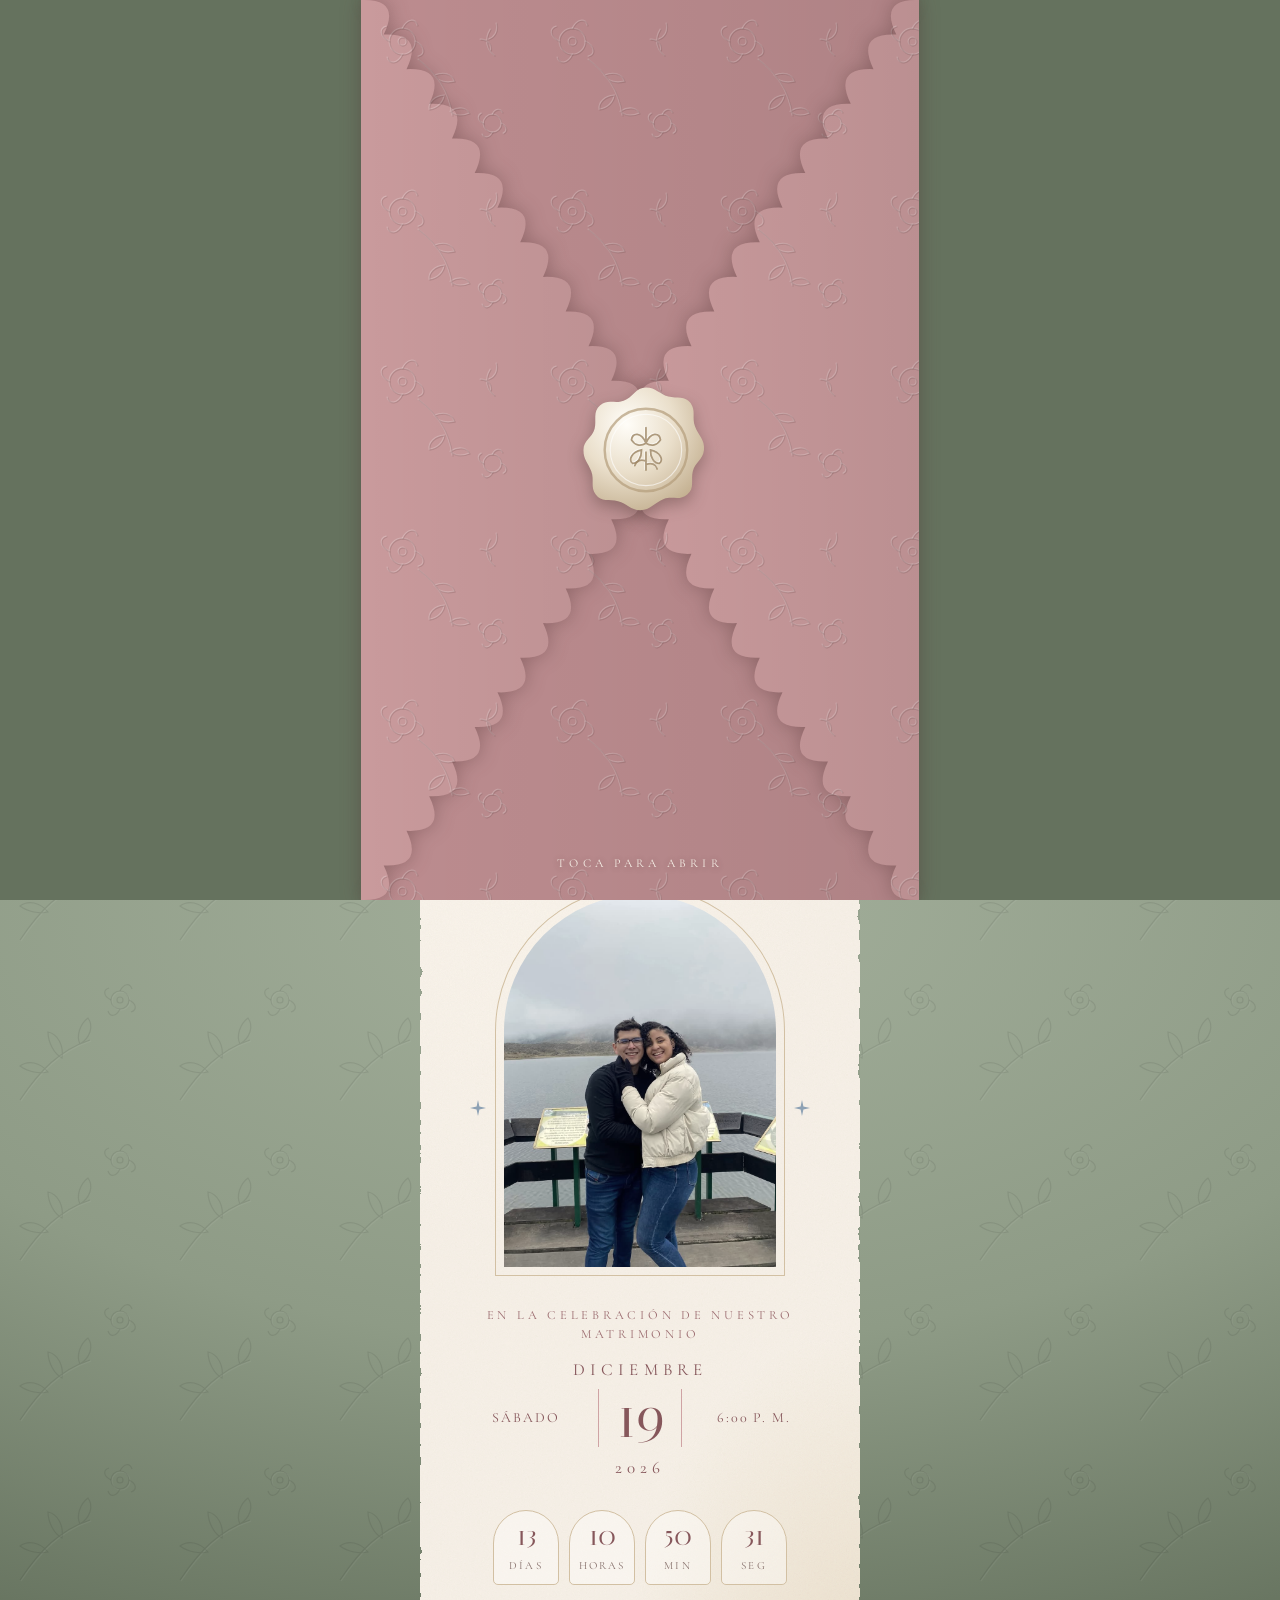
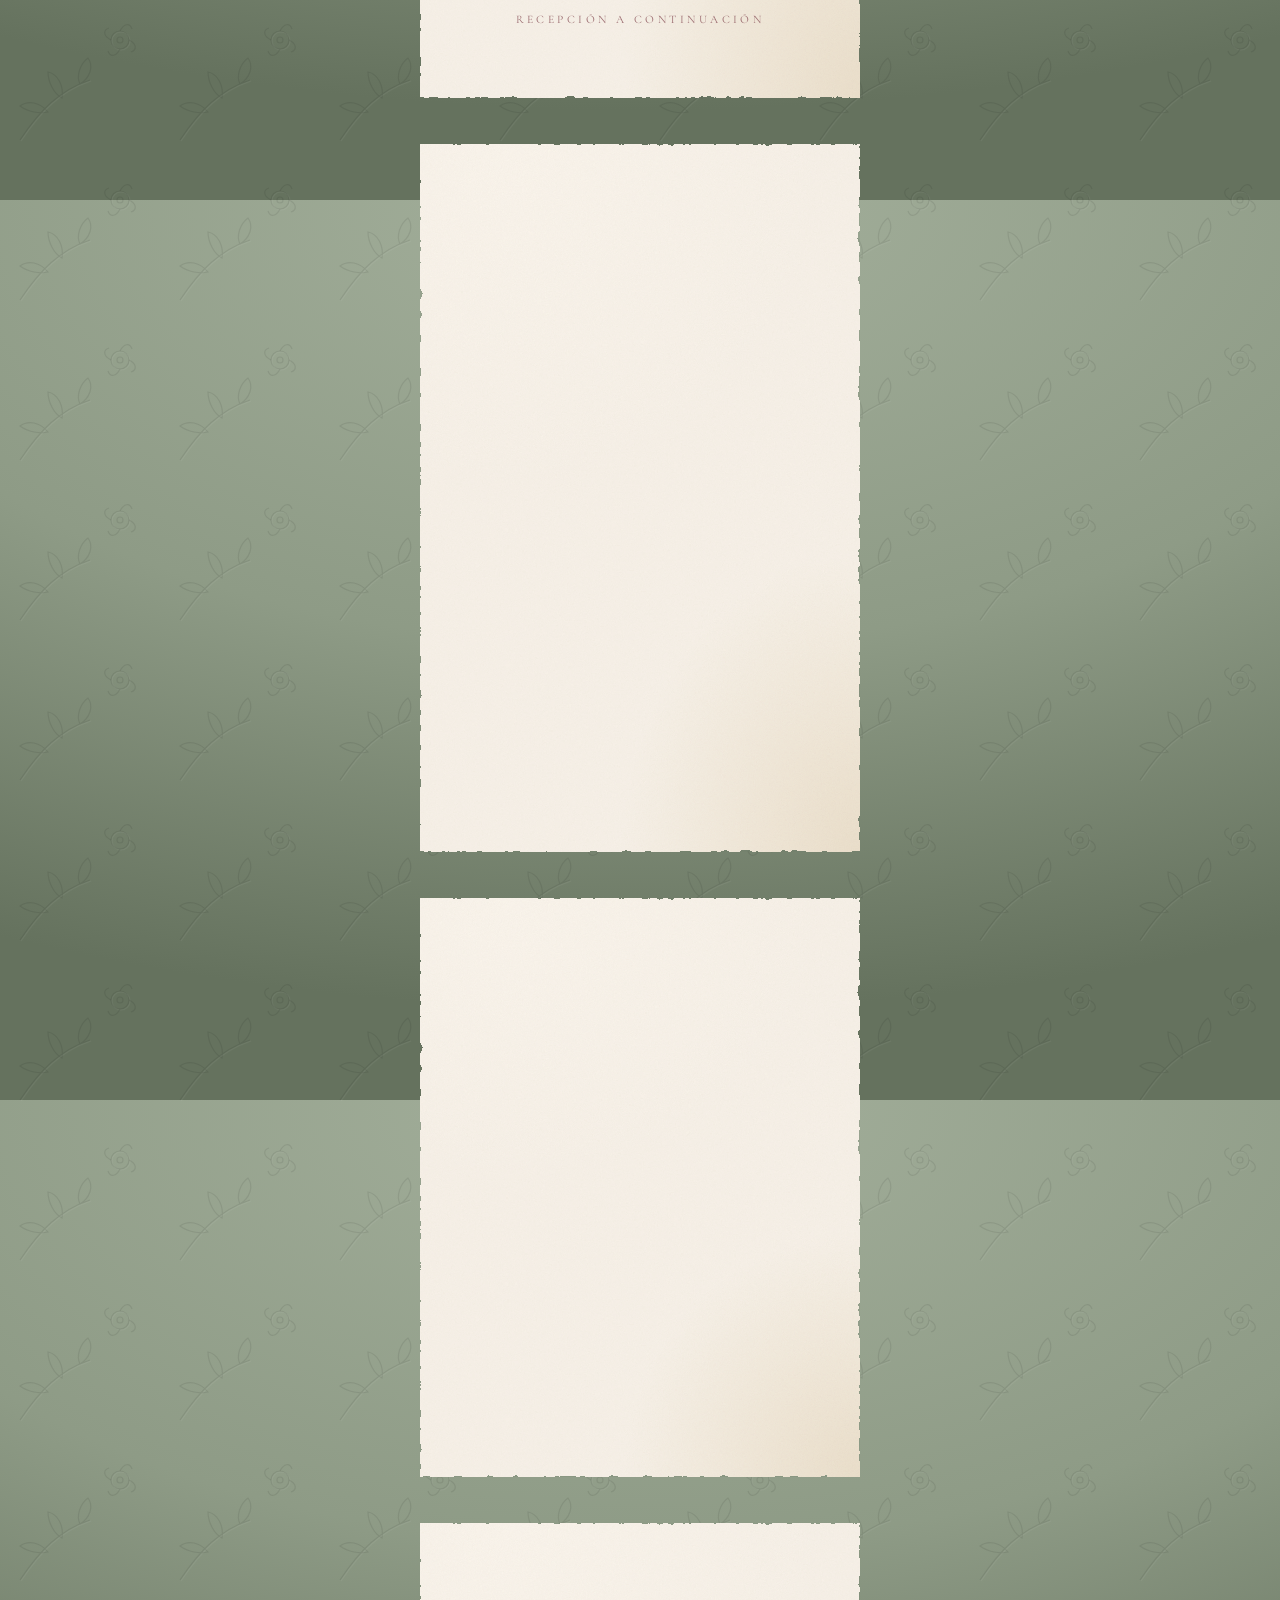
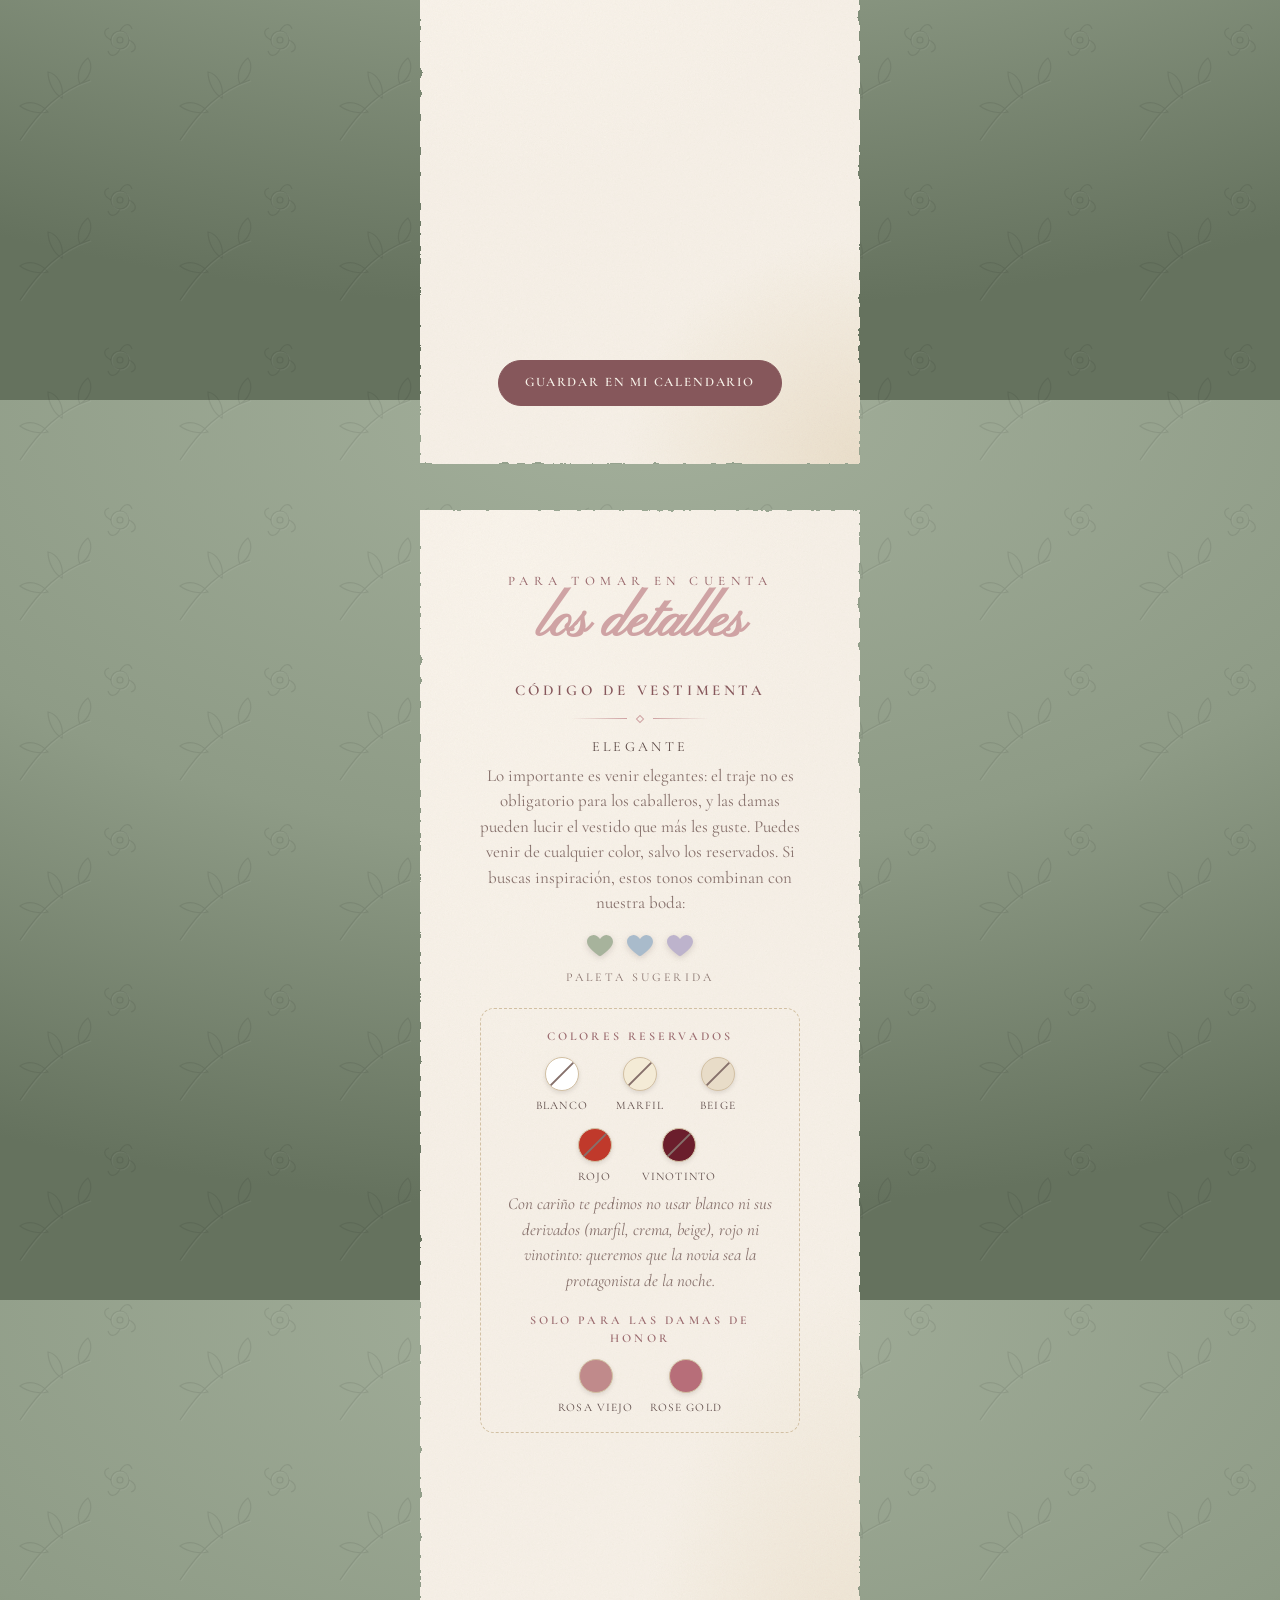
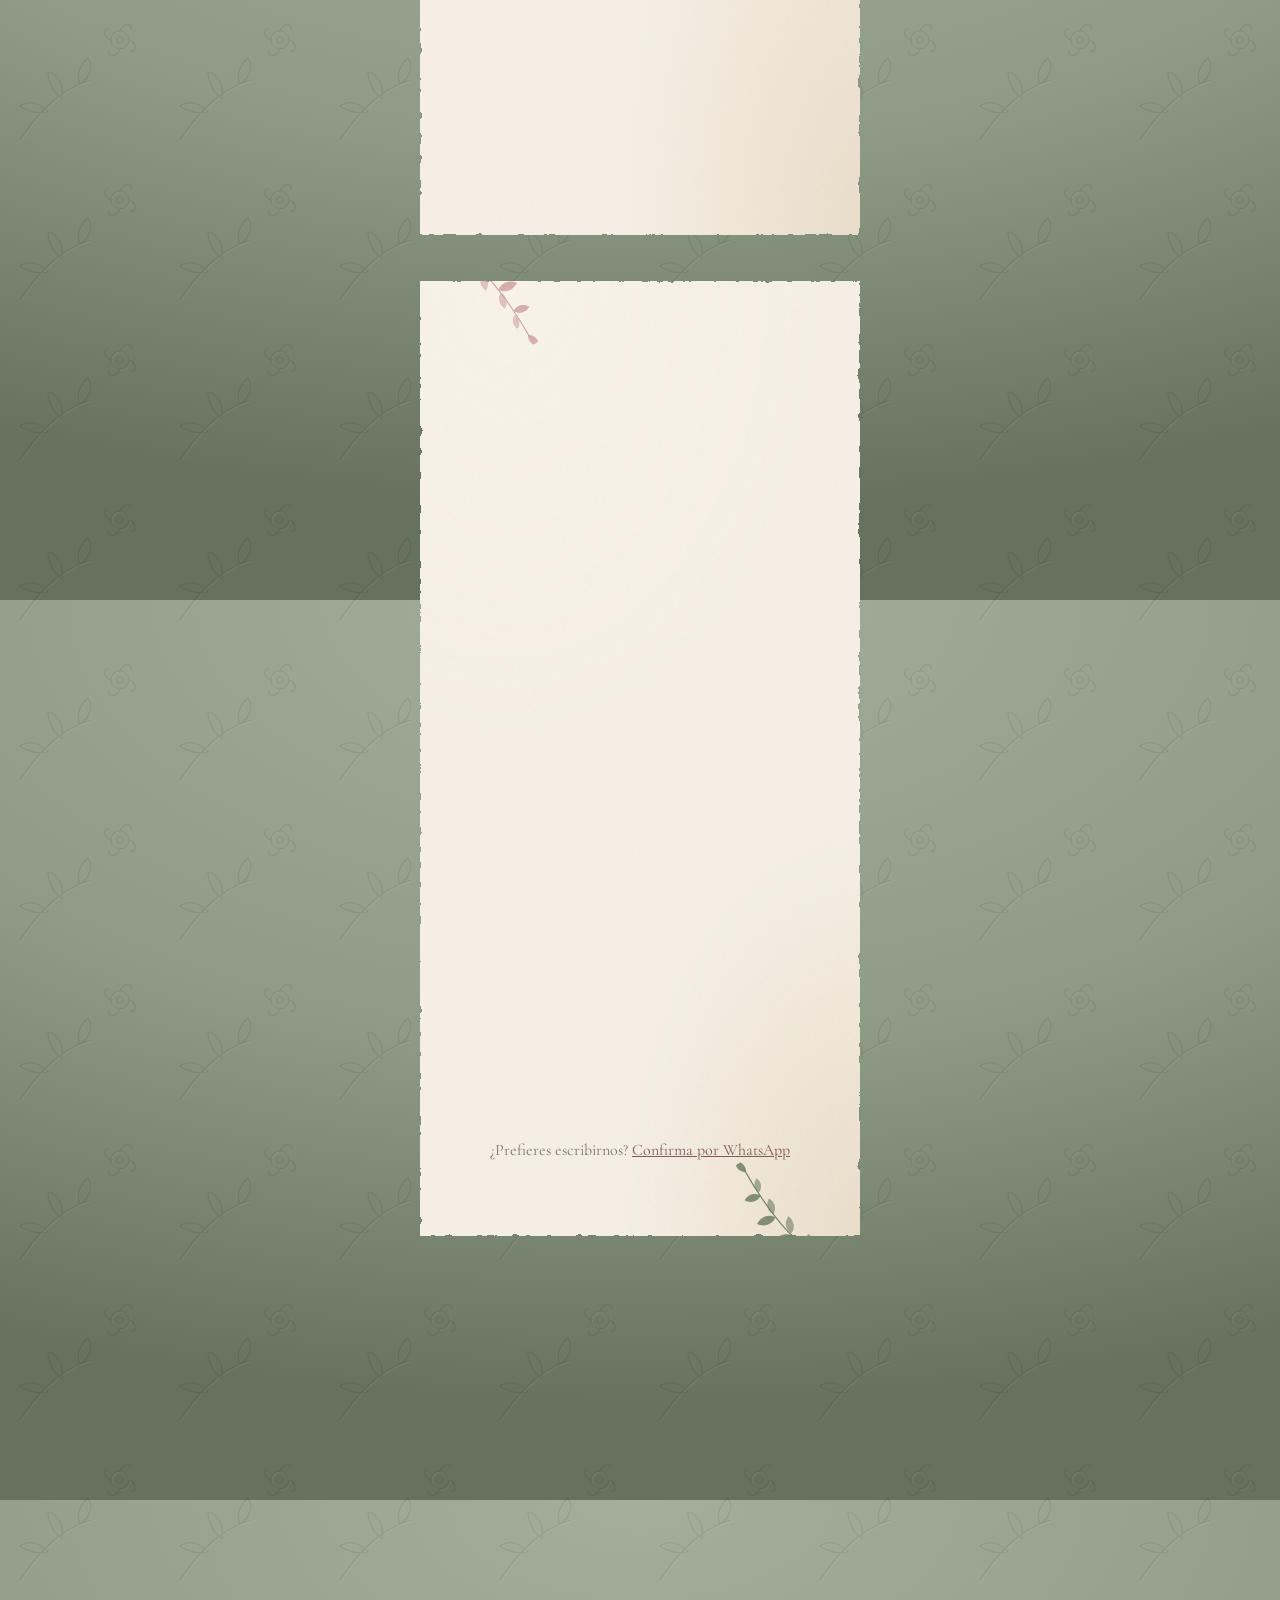
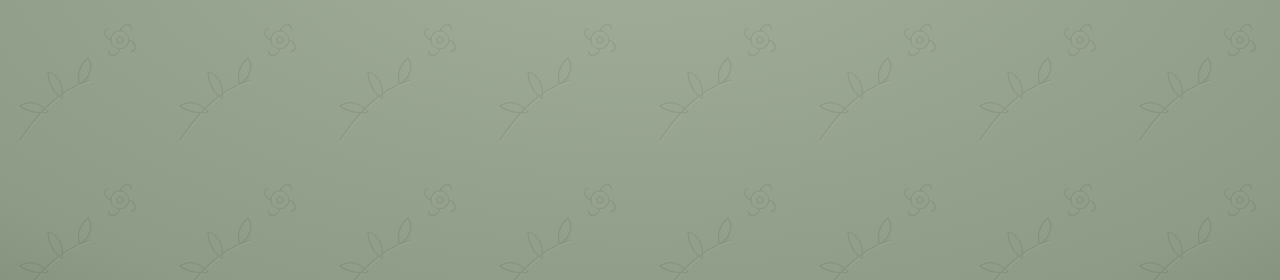
==== commit af79fa8b: "Vista previa con el sobre al compartir la invitación Co-Authored-By: Claude Opus 5.5 <noreply@anthro" ====
--- a/index.html
+++ b/index.html
@@ -6,6 +6,17 @@
 <title>Nuestra Boda</title>
 <meta name="description" content="Invitación de boda. Confirma tu asistencia al final.">
 <meta name="robots" content="noindex, nofollow">
+<!-- Vista previa al compartir el enlace (WhatsApp, Facebook, etc.) -->
+<meta property="og:type" content="website">
+<meta property="og:url" content="https://raquelyalfredo.github.io/">
+<meta property="og:title" content="Raquel & Alfredo · ¡Nos casamos!">
+<meta property="og:description" content="Sábado 19 de diciembre de 2026 · Toca el sello para abrir tu invitación y confirma tu asistencia al final.">
+<meta property="og:image" content="https://raquelyalfredo.github.io/img/vista-previa.jpg">
+<meta property="og:image:width" content="1200">
+<meta property="og:image:height" content="630">
+<meta property="og:image:alt" content="Sobre rosa con sello de cera: invitación de boda de Raquel y Alfredo">
+<meta property="og:locale" content="es_VE">
+<meta name="twitter:card" content="summary_large_image">
 <meta name="theme-color" content="#8E9B86">
 <link rel="preconnect" href="https://fonts.googleapis.com">
 <link rel="preconnect" href="https://fonts.gstatic.com" crossorigin>
